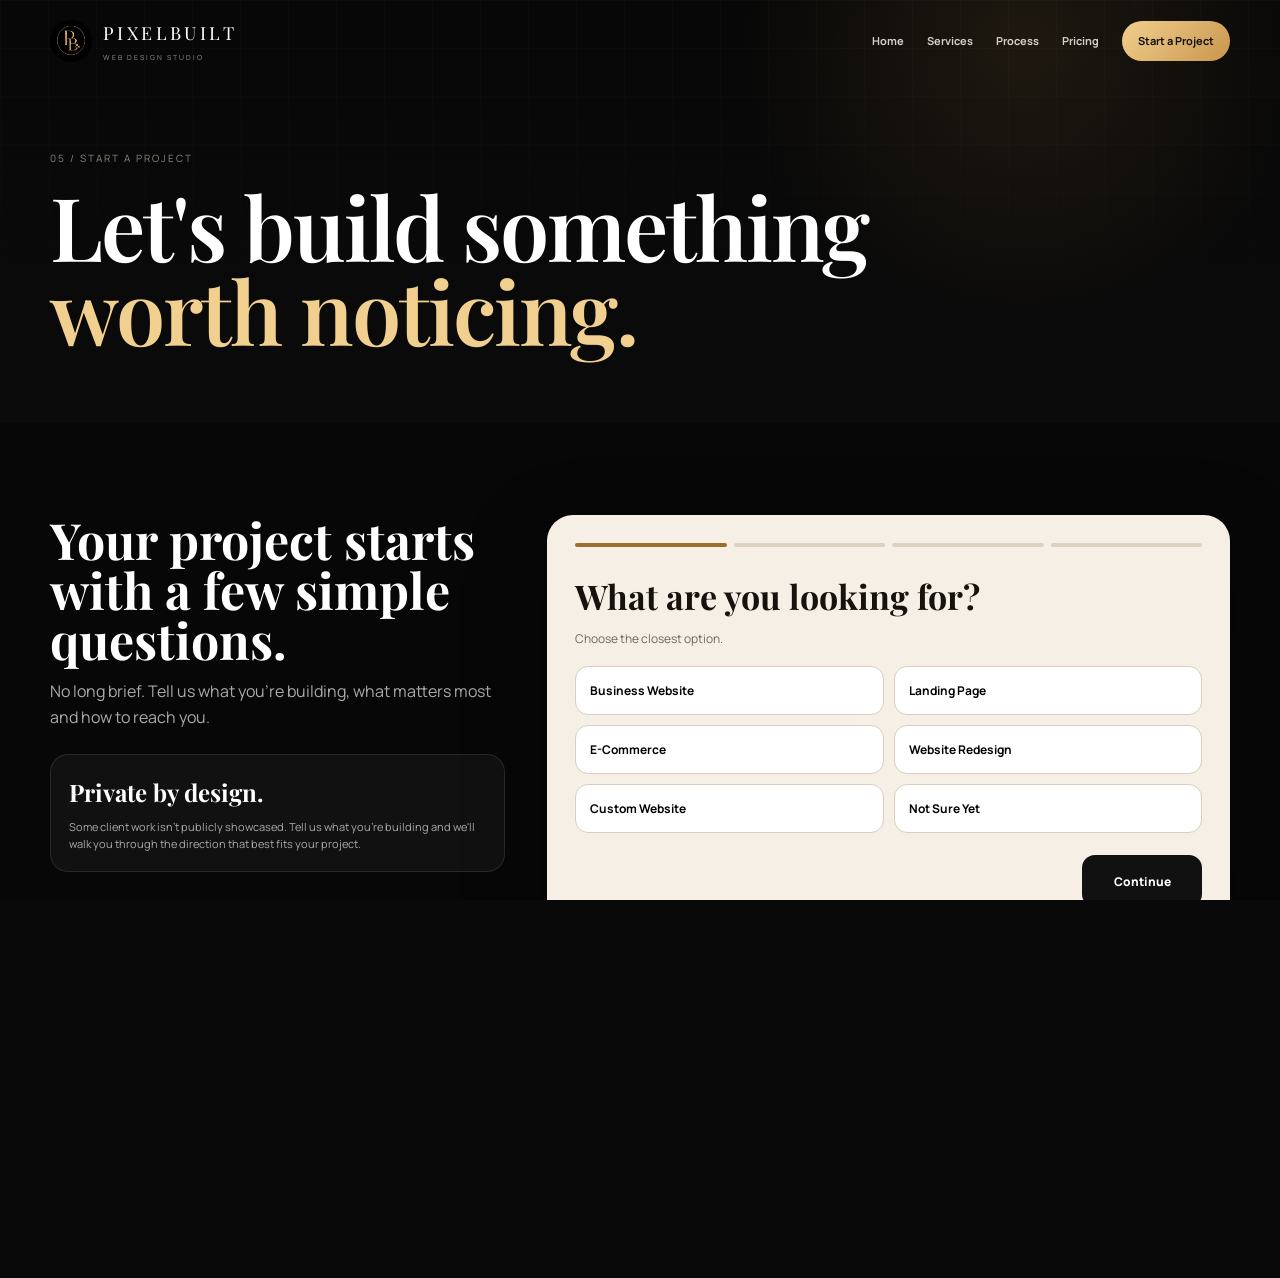
==== contact.html @ 21f56edc "Add files via upload" ====
<!DOCTYPE html>
<html lang="en"><head><meta charset="utf-8"/><meta content="width=device-width,initial-scale=1" name="viewport"/><title>Start a Project | PixelBuilt</title><meta content="Tell PixelBuilt what you are building and receive a recommended website direction." name="description"/><meta content="#070707" name="theme-color"/><link href="styles.css" rel="stylesheet"/></head><body><div aria-hidden="true" class="scroll-progress"></div><div class="page-transition"><div class="transition-mark"><i></i> PIXELBUILT</div></div><div class="cursor-glow"></div><header class="navbar"><div class="wrap nav"><a class="brand" data-transition="" href="index.html"><img alt="PixelBuilt logo" src="[data-uri]"/><div><span class="brand-name">PIXELBUILT</span><span class="brand-sub">Web Design Studio</span></div></a><nav class="nav-links"><a data-transition="" href="index.html">Home</a><a data-transition="" href="services.html">Services</a><a data-transition="" href="process.html">Process</a><a data-transition="" href="pricing.html">Pricing</a><a class="nav-cta" data-transition="" href="contact.html">Start a Project</a></nav><button aria-expanded="false" aria-label="Open menu" class="menu-btn">☰</button></div><nav class="mobile-menu"><a data-transition="" href="index.html">Home</a><a data-transition="" href="services.html">Services</a><a data-transition="" href="process.html">Process</a><a data-transition="" href="pricing.html">Pricing</a><a data-transition="" href="contact.html">Start a Project</a></nav></header><main class="page"><section class="page-hero"><div class="grid-bg"></div><div class="wrap"><div class="page-index">05 / Start a Project</div><h1 class="display">Let's build something<br/><span class="gold">worth noticing.</span></h1></div></section><section class="section"><div class="wrap contact-shell"><div class="contact-side"><h2>Your project starts with a few simple questions.</h2><p>No long brief. Tell us what you're building, what matters most and how to reach you.</p><div class="private-note"><strong>Private by design.</strong><p>Some client work isn't publicly showcased. Tell us what you're building and we'll walk you through the direction that best fits your project.</p></div></div><div class="wizard"><div class="wizard-progress"><i class="active"></i><i></i><i></i><i></i></div><section class="wizard-step active"><h3>What are you looking for?</h3><p>Choose the closest option.</p><div class="choice-grid"><button class="choice" data-value="Business Website">Business Website</button><button class="choice" data-value="Landing Page">Landing Page</button><button class="choice" data-value="E-Commerce">E-Commerce</button><button class="choice" data-value="Redesign">Website Redesign</button><button class="choice" data-value="Custom">Custom Website</button><button class="choice" data-value="Not sure">Not Sure Yet</button></div><div class="wizard-actions"><span></span><button class="btn btn-dark" data-next="">Continue</button></div></section><section class="wizard-step"><h3>What matters most?</h3><p>Choose the main outcome.</p><div class="choice-grid"><button class="choice">Generate enquiries</button><button class="choice">Build credibility</button><button class="choice">Sell online</button><button class="choice">Explain services</button><button class="choice">Improve current website</button><button class="choice">Not sure yet</button></div><div class="wizard-actions"><button class="btn btn-light" data-back="">Back</button><button class="btn btn-dark" data-next="">Continue</button></div></section><section class="wizard-step"><h3>What is your budget range?</h3><p>This helps us recommend the right scope.</p><div class="choice-grid"><button class="choice">$599–$999</button><button class="choice">$1,000–$1,999</button><button class="choice">$2,000–$4,999</button><button class="choice">$5,000+</button></div><div class="wizard-actions"><button class="btn btn-light" data-back="">Back</button><button class="btn btn-dark" data-next="">Continue</button></div></section><section class="wizard-step"><h3>Tell us where to reach you.</h3><p>We'll use these details to discuss your project.</p><div class="field-grid"><div class="field"><label>Name</label><input placeholder="Your name"/></div><div class="field"><label>Email</label><input placeholder="you@company.com" type="email"/></div><div class="field"><label>Business / Brand</label><input placeholder="Business name"/></div><div class="field"><label>Country</label><input placeholder="Country"/></div><div class="field full"><label>Anything we should know?</label><textarea placeholder="Tell us briefly about your business or website idea" rows="4"></textarea></div></div><div class="wizard-actions"><button class="btn btn-light" data-back="">Back</button><button class="btn btn-gold" id="sendProject">Send My Project</button></div></section></div></div></section></main><footer><div class="wrap"><div class="footer-grid"><div><a class="brand" data-transition="" href="index.html"><img alt="PixelBuilt logo" src="[data-uri]"/><div><span class="brand-name">PIXELBUILT</span><span class="brand-sub">Web Design Studio</span></div></a><p class="footer-copy">Custom, conversion-focused websites for businesses worldwide.</p></div><div><h4>Explore</h4><a data-transition="" href="services.html">Services</a><a data-transition="" href="process.html">Process</a><a data-transition="" href="pricing.html">Pricing</a></div><div><h4>Start</h4><a data-transition="" href="contact.html">Start a Project</a><a data-transition="" href="contact.html">Project Enquiry</a></div></div><div class="footer-bottom"><span>© 2026 PixelBuilt Web Design Studio.</span><span>Worldwide Web Design · Websites from USD 599</span></div></div></footer><script src="app.js"></script></body></html>
---- styles.css ----
@import url('https://fonts.googleapis.com/css2?family=DM+Sans:wght@400;500;600;700&family=Manrope:wght@400;500;600;700;800&family=Playfair+Display:wght@500;600;700&display=swap');
:root{--bg:#070707;--bg2:#0c0c0c;--panel:#111;--panel2:#171717;--gold:#c9964d;--gold2:#f1cf8e;--gold3:#8f652e;--cream:#f4eee5;--ink:#15110d;--muted:#a49b93;--line:rgba(255,255,255,.10);--shadow:0 28px 80px rgba(0,0,0,.35)}
*{box-sizing:border-box;margin:0;padding:0}html{scroll-behavior:smooth}body{font-family:Manrope,Arial,sans-serif;background:var(--bg);color:#fff;line-height:1.6;overflow-x:hidden}a{color:inherit;text-decoration:none}button,input,select,textarea{font:inherit}button{cursor:pointer}img{max-width:100%;display:block}.wrap{width:min(1180px,calc(100% - 42px));margin:auto}.page{min-height:100vh;position:relative}.section{padding:92px 0}.eyebrow{font-size:10px;letter-spacing:2px;text-transform:uppercase;color:var(--gold2);font-weight:800;display:flex;align-items:center;gap:10px}.eyebrow:before{content:"";width:28px;height:1px;background:var(--gold)}.display{font-family:"Playfair Display",serif;font-size:clamp(48px,7vw,88px);line-height:.95;letter-spacing:-2px;font-weight:600}.section-title{font-family:"Playfair Display",serif;font-size:clamp(38px,5vw,62px);line-height:1.02;letter-spacing:-1px}.lead{font-size:16px;color:#b7afa8;max-width:720px}.gold{color:var(--gold2)}
.navbar{position:fixed;inset:0 0 auto;z-index:1000;transition:.25s}.navbar.scrolled{background:rgba(7,7,7,.88);backdrop-filter:blur(18px);border-bottom:1px solid var(--line)}.nav{height:82px;display:flex;align-items:center;justify-content:space-between;gap:22px}.brand{display:flex;align-items:center;gap:11px}.brand img{width:42px;height:42px;border-radius:50%;object-fit:cover}.brand-name{font-family:"Playfair Display",serif;font-size:18px;letter-spacing:3.4px}.brand-sub{font-size:7px;letter-spacing:2px;text-transform:uppercase;color:#978e86;display:block;margin-top:4px}.nav-links{display:flex;align-items:center;gap:23px;font-size:11px;font-weight:700}.nav-links a{position:relative;padding:9px 0;color:#d6cec7}.nav-links a:not(.nav-cta):after{content:"";position:absolute;left:0;bottom:3px;width:0;height:1px;background:var(--gold2);transition:.25s}.nav-links a:hover:after,.nav-links a[aria-current="page"]:after{width:100%}.nav-cta{padding:11px 16px!important;border-radius:999px;background:linear-gradient(135deg,var(--gold2),var(--gold));color:#111!important}.menu-btn{display:none;width:44px;height:44px;border-radius:14px;border:1px solid #2d2d2d;background:#111;color:#fff;font-size:18px}.mobile-menu{display:none}
.page-transition{position:fixed;inset:0;z-index:9999;pointer-events:none;background:#090909;transform:translateY(100%);display:grid;place-items:center}.page-transition.show{animation:pagewipe .65s cubic-bezier(.7,0,.2,1) forwards}.transition-mark{display:flex;align-items:center;gap:10px;font-family:"Playfair Display",serif;letter-spacing:4px;color:var(--gold2)}.transition-mark i{width:7px;height:7px;background:var(--gold);box-shadow:12px 0 0 rgba(201,150,77,.65),24px 0 0 rgba(201,150,77,.35)}@keyframes pagewipe{0%{transform:translateY(100%)}45%{transform:translateY(0)}70%{transform:translateY(0)}100%{transform:translateY(-100%)}}
.cursor-glow{position:fixed;width:340px;height:340px;border-radius:50%;pointer-events:none;z-index:0;background:radial-gradient(circle,rgba(201,150,77,.11),rgba(201,150,77,0) 68%);transform:translate(-50%,-50%);mix-blend-mode:screen;opacity:.75}.grid-bg{position:absolute;inset:0;pointer-events:none;background-image:linear-gradient(rgba(255,255,255,.025) 1px,transparent 1px),linear-gradient(90deg,rgba(255,255,255,.025) 1px,transparent 1px);background-size:48px 48px;mask-image:linear-gradient(to bottom,black,transparent 90%)}
.btns{display:flex;gap:12px;flex-wrap:wrap;margin-top:28px}.btn{min-height:52px;padding:13px 21px;border-radius:999px;border:1px solid transparent;display:inline-flex;align-items:center;justify-content:center;gap:9px;font-size:12px;font-weight:800;transition:.22s ease;position:relative;overflow:hidden}.btn:hover{transform:translateY(-2px)}.btn-gold{background:linear-gradient(135deg,var(--gold2),var(--gold));color:#15110d}.btn-outline{border-color:rgba(255,255,255,.22);color:#fff}.btn-dark{background:#111;color:#fff}.magnetic span{display:inline-block;transition:transform .18s ease}
.hero{min-height:100vh;display:flex;align-items:center;padding:130px 0 80px;position:relative;overflow:hidden;background:radial-gradient(circle at 80% 18%,rgba(201,150,77,.14),transparent 28%),linear-gradient(180deg,#070707,#0b0b0b)}.hero-grid{display:grid;grid-template-columns:1.02fr .98fr;gap:62px;align-items:center;position:relative;z-index:2}.hero .lead{margin-top:22px}.status{display:inline-flex;align-items:center;gap:8px;padding:8px 11px;border:1px solid var(--line);border-radius:999px;color:#cfc7c0;background:rgba(255,255,255,.025);font-size:10px;margin-bottom:22px}.status i{width:6px;height:6px;border-radius:50%;background:#78d39c;box-shadow:0 0 0 5px rgba(120,211,156,.08)}.hero-meta{display:flex;gap:18px;flex-wrap:wrap;margin-top:24px;font-size:10px;color:#8f8881;text-transform:uppercase;letter-spacing:1px}.hero-meta strong{color:#fff;font-weight:700}.hero-price{margin-top:24px;color:#d5cdc5;font-size:12px}.hero-price strong{font-size:20px;color:#fff;margin-left:5px}
.ai-stage{position:relative;perspective:1200px}.ai-shell{border:1px solid rgba(241,207,142,.22);background:linear-gradient(180deg,rgba(21,21,21,.95),rgba(10,10,10,.98));border-radius:28px;box-shadow:0 35px 100px rgba(0,0,0,.45);overflow:hidden;transform-style:preserve-3d;transition:transform .25s ease}.ai-top{height:54px;display:flex;align-items:center;justify-content:space-between;padding:0 17px;border-bottom:1px solid var(--line)}.dots{display:flex;gap:6px}.dots i{width:7px;height:7px;border-radius:50%;background:#383838}.ai-top small{font-size:9px;letter-spacing:1.5px;text-transform:uppercase;color:#81786f}.ai-body{padding:20px}.ai-label{font-size:9px;text-transform:uppercase;letter-spacing:1.6px;color:#8c8176;margin-bottom:9px}.ai-field{display:flex;align-items:center;justify-content:space-between;padding:13px 14px;border:1px solid var(--line);border-radius:14px;background:#101010;margin-bottom:10px}.ai-field span{font-size:12px;color:#ddd5cd}.ai-field b{font-size:10px;color:var(--gold2)}.ai-progress{height:7px;border-radius:999px;background:#1f1f1f;overflow:hidden;margin:16px 0}.ai-progress i{display:block;height:100%;width:0;background:linear-gradient(90deg,var(--gold),var(--gold2));animation:progress 3.8s ease-in-out infinite}@keyframes progress{0%{width:0}48%,78%{width:100%}100%{width:0}}.ai-checks{display:grid;grid-template-columns:1fr 1fr;gap:9px}.ai-check{padding:12px;border-radius:13px;border:1px solid var(--line);background:#0e0e0e;font-size:10px;color:#bcb3aa}.ai-check strong{display:block;color:#fff;font-size:11px;margin-bottom:2px}.ai-preview{margin-top:14px;border:1px solid rgba(201,150,77,.18);border-radius:16px;background:#f5efe6;color:#16110c;overflow:hidden;min-height:180px;position:relative}.preview-nav{height:32px;background:#161616;color:#fff;padding:0 12px;display:flex;align-items:center;justify-content:space-between;font-size:7px;letter-spacing:1px}.preview-screen{display:grid;grid-template-columns:1.1fr .9fr;gap:10px;padding:18px}.preview-copy h4{font-family:"Playfair Display",serif;font-size:22px;line-height:1}.preview-copy p{font-size:8px;color:#655c54;margin-top:8px}.preview-button{display:inline-block;margin-top:10px;font-size:7px;padding:7px 9px;background:#111;color:white;border-radius:999px}.preview-art{border-radius:12px;background:radial-gradient(circle at 60% 30%,rgba(201,150,77,.45),transparent 34%),linear-gradient(135deg,#111,#29231d);min-height:110px;position:relative;overflow:hidden}.preview-art:after{content:"";position:absolute;width:90px;height:90px;border:1px solid rgba(241,207,142,.4);border-radius:22px;right:14px;top:18px;transform:rotate(18deg)}
.trust-strip{background:#0d0d0d;border-top:1px solid var(--line);border-bottom:1px solid var(--line)}.trust-grid{display:grid;grid-template-columns:repeat(4,1fr)}.trust-item{text-align:center;padding:19px 14px;border-right:1px solid var(--line)}.trust-item:last-child{border-right:0}.trust-item strong{font-size:13px;display:block}.trust-item span{display:block;margin-top:3px;font-size:9px;text-transform:uppercase;letter-spacing:1px;color:#8c847c}
.intelligence{background:#f5efe6;color:var(--ink)}.intelligence-grid{display:grid;grid-template-columns:.9fr 1.1fr;gap:50px;align-items:center}.goal-tabs{display:grid;gap:10px;margin-top:26px}.goal-tab{width:100%;text-align:left;padding:16px 18px;border-radius:16px;border:1px solid #d8cdbc;background:#fbf8f3;color:#1a1510;font-weight:800;display:flex;justify-content:space-between;align-items:center;transition:.22s}.goal-tab.active{background:#17120d;color:#fff;border-color:#17120d}.goal-tab small{font-weight:500;color:#8b8178}.goal-tab.active small{color:#bfb6ae}.goal-visual{min-height:420px;border-radius:28px;background:#111;color:#fff;border:1px solid #2a2a2a;position:relative;overflow:hidden;padding:24px;box-shadow:0 25px 60px rgba(40,25,10,.15)}.goal-canvas{position:absolute;inset:72px 24px 24px;display:grid;place-items:center}.goal-ui{width:min(430px,100%);border:1px solid #2c2c2c;background:#0c0c0c;border-radius:18px;padding:16px;transition:.3s}.goal-ui h3{font-family:"Playfair Display",serif;font-size:28px}.goal-ui p{font-size:11px;color:#aaa;margin-top:7px}.goal-modules{display:grid;grid-template-columns:1fr 1fr;gap:9px;margin-top:16px}.goal-module{min-height:78px;border:1px solid #272727;border-radius:12px;padding:11px;background:#141414}.goal-module b{display:block;color:var(--gold2);font-size:9px;text-transform:uppercase;letter-spacing:1px}.goal-module span{font-size:10px;color:#ddd}
.page-hero{padding:150px 0 72px;position:relative;overflow:hidden;background:radial-gradient(circle at 80% 10%,rgba(201,150,77,.12),transparent 26%),linear-gradient(180deg,#070707,#0b0b0b)}.page-hero-grid{display:grid;grid-template-columns:1fr .8fr;gap:50px;align-items:end}.page-index{font-size:10px;letter-spacing:2px;color:#8f867e;text-transform:uppercase;margin-bottom:18px}.page-hero .lead{margin-top:18px}.page-card{border:1px solid var(--line);border-radius:24px;background:#111;padding:24px}.page-card strong{font-family:"Playfair Display",serif;font-size:30px}.page-card p{font-size:11px;color:#aaa;margin-top:7px}
.service-layout{display:grid;grid-template-columns:.74fr 1.26fr;gap:24px}.service-menu{display:grid;gap:10px}.service-tab{padding:18px;border-radius:16px;border:1px solid var(--line);background:#101010;color:#ddd;text-align:left;transition:.2s}.service-tab.active{background:linear-gradient(135deg,#1a1611,#111);border-color:rgba(241,207,142,.28);color:#fff}.service-tab b{display:block;font-family:"Playfair Display",serif;font-size:24px}.service-tab span{font-size:10px;color:#918981}.service-panel{min-height:480px;border-radius:26px;border:1px solid var(--line);background:#111;padding:34px;position:relative;overflow:hidden}.service-panel h2{font-family:"Playfair Display",serif;font-size:48px;line-height:1}.service-panel p{max-width:620px;margin-top:14px;color:#aaa;font-size:14px}.flow{display:grid;grid-template-columns:repeat(4,1fr);gap:10px;margin-top:34px}.flow-step{padding:16px;border:1px solid var(--line);border-radius:15px;background:#0d0d0d;min-height:115px}.flow-step small{color:var(--gold2);font-size:9px;letter-spacing:1px}.flow-step strong{display:block;font-size:13px;margin-top:10px}.service-orbit{position:absolute;width:260px;height:260px;border:1px solid rgba(241,207,142,.12);border-radius:50%;right:-90px;bottom:-80px}.service-orbit:before,.service-orbit:after{content:"";position:absolute;inset:30px;border:1px solid rgba(241,207,142,.10);border-radius:50%}.service-orbit:after{inset:65px}
.process-stack{display:grid;gap:14px}.process-card{min-height:72vh;border:1px solid var(--line);border-radius:28px;background:#111;display:grid;grid-template-columns:120px 1fr;gap:28px;align-items:center;padding:42px;position:sticky;top:100px;overflow:hidden}.process-card:nth-child(2){top:120px}.process-card:nth-child(3){top:140px}.process-card:nth-child(4){top:160px}.process-no{font-family:"Playfair Display",serif;font-size:72px;color:var(--gold2)}.process-card h2{font-family:"Playfair Display",serif;font-size:clamp(44px,6vw,72px);line-height:.96}.process-card p{color:#aaa;max-width:600px;margin-top:15px}.process-chip{display:inline-flex;margin-top:20px;padding:8px 11px;border:1px solid rgba(241,207,142,.2);border-radius:999px;color:#d6b476;font-size:10px}.process-orbit{position:absolute;width:380px;height:380px;border:1px solid rgba(241,207,142,.08);border-radius:50%;right:-150px;top:-120px}
.pricing-grid{display:grid;grid-template-columns:.95fr 1.05fr;gap:24px}.package{border-radius:26px;border:1px solid var(--line);background:#111;padding:30px}.package.featured{background:linear-gradient(145deg,#1a1712,#101010);border-color:rgba(241,207,142,.26)}.package .tag{font-size:9px;letter-spacing:1.4px;text-transform:uppercase;color:var(--gold2)}.package h3{font-family:"Playfair Display",serif;font-size:36px;margin-top:10px}.package .price{font-size:54px;font-weight:800;letter-spacing:-2px;margin-top:8px}.package .price span{font-size:12px;font-weight:500;letter-spacing:0;color:#938a82}.package ul{display:grid;gap:10px;margin-top:20px}.package li{list-style:none;font-size:12px;color:#c0b8b0}.package li:before{content:"✓";color:var(--gold2);margin-right:8px;font-weight:800}.scope-builder{margin-top:24px;border-radius:26px;background:#f5efe6;color:#17120d;padding:28px}.scope-grid{display:grid;grid-template-columns:1fr 1fr;gap:26px}.scope-options{display:grid;gap:10px;margin-top:18px}.scope-option{padding:13px 14px;border:1px solid #d8ccbb;border-radius:13px;background:#fbf8f3;display:flex;align-items:center;gap:10px;cursor:pointer}.scope-option input{accent-color:#9c6d2c}.recommend{padding:24px;border-radius:20px;background:#17120d;color:#fff;min-height:100%;display:flex;flex-direction:column;justify-content:center}.recommend small{color:#cba56f;text-transform:uppercase;letter-spacing:1px}.recommend h3{font-family:"Playfair Display",serif;font-size:42px;margin-top:7px}.recommend p{font-size:12px;color:#aaa;margin-top:8px}.recommend .btn{margin-top:20px;align-self:flex-start}
.contact-shell{display:grid;grid-template-columns:.8fr 1.2fr;gap:42px;align-items:start}.contact-side h2{font-family:"Playfair Display",serif;font-size:50px;line-height:1}.contact-side p{color:#aaa;margin-top:14px}.private-note{margin-top:24px;padding:18px;border:1px solid var(--line);border-radius:18px;background:#111}.private-note strong{font-family:"Playfair Display",serif;font-size:24px}.private-note p{font-size:11px;margin-top:6px}.wizard{border-radius:26px;background:#f5efe6;color:#17120d;padding:28px;box-shadow:var(--shadow)}.wizard-progress{display:flex;gap:7px;margin-bottom:22px}.wizard-progress i{height:4px;flex:1;border-radius:99px;background:#ddd1c1}.wizard-progress i.active{background:#9d6d2d}.wizard-step{display:none}.wizard-step.active{display:block;animation:fade .28s ease}@keyframes fade{from{opacity:0;transform:translateY(6px)}to{opacity:1;transform:none}}.wizard h3{font-family:"Playfair Display",serif;font-size:34px}.wizard p{font-size:12px;color:#6f665d;margin-top:5px}.choice-grid{display:grid;grid-template-columns:1fr 1fr;gap:10px;margin-top:18px}.choice{padding:14px;border:1px solid #d9cebf;background:#fff;border-radius:13px;text-align:left;font-size:12px;font-weight:700}.choice.active{border-color:#9d6d2d;box-shadow:0 0 0 3px rgba(157,109,45,.08)}.field-grid{display:grid;grid-template-columns:1fr 1fr;gap:12px;margin-top:18px}.field.full{grid-column:1/-1}.field label{display:block;font-size:9px;text-transform:uppercase;letter-spacing:1px;font-weight:800;color:#6f665d;margin-bottom:5px}.field input,.field textarea,.field select{width:100%;padding:13px;border:1px solid #d8ccbb;border-radius:11px;background:#fff;outline:none}.field input:focus,.field textarea:focus,.field select:focus{border-color:#9d6d2d;box-shadow:0 0 0 3px rgba(157,109,45,.08)}.wizard-actions{display:flex;justify-content:space-between;gap:10px;margin-top:22px}.wizard-actions .btn{border-radius:13px;min-width:120px}.btn-light{background:#fff;border:1px solid #d8ccbb;color:#17120d}
.cta{padding:90px 0;text-align:center;background:radial-gradient(circle at 50% 10%,rgba(201,150,77,.13),transparent 26%),#090909}.cta h2{font-family:"Playfair Display",serif;font-size:clamp(44px,6vw,76px);line-height:.98}.cta p{max-width:650px;margin:16px auto 0;color:#aaa}.cta .btns{justify-content:center}
footer{padding:44px 0 24px;background:#050505;border-top:1px solid var(--line);color:#8f8780}.footer-grid{display:grid;grid-template-columns:1.4fr .6fr .6fr;gap:32px}.footer-grid h4{font-size:9px;letter-spacing:1.2px;text-transform:uppercase;color:#fff}.footer-grid a{display:block;margin-top:9px;font-size:11px}.footer-copy{max-width:340px;font-size:11px;margin-top:12px}.footer-bottom{border-top:1px solid rgba(255,255,255,.07);margin-top:26px;padding-top:16px;display:flex;justify-content:space-between;gap:16px;font-size:9px}.reveal{opacity:0;transform:translateY(16px);transition:.55s ease}.reveal.show{opacity:1;transform:none}
@media(max-width:980px){.cursor-glow{display:none}.nav-links{display:none}.menu-btn{display:grid;place-items:center}.mobile-menu{position:fixed;inset:74px 14px auto;z-index:1200;background:#0d0d0d;border:1px solid #292929;border-radius:20px;padding:14px;box-shadow:var(--shadow)}.mobile-menu.open{display:block}.mobile-menu a{display:block;padding:13px 10px;border-bottom:1px solid #1f1f1f;font-size:13px}.mobile-menu a:last-child{border-bottom:0;background:linear-gradient(135deg,var(--gold2),var(--gold));color:#111;border-radius:13px;margin-top:8px;font-weight:800}.hero-grid,.intelligence-grid,.page-hero-grid,.service-layout,.pricing-grid,.contact-shell{grid-template-columns:1fr}.hero{min-height:auto}.ai-stage{max-width:720px}.trust-grid{grid-template-columns:1fr 1fr}.trust-item:nth-child(2){border-right:0}.trust-item:nth-child(-n+2){border-bottom:1px solid var(--line)}.flow{grid-template-columns:1fr 1fr}.process-card{min-height:auto;position:relative!important;top:auto!important;grid-template-columns:80px 1fr}.scope-grid{grid-template-columns:1fr}.footer-grid{grid-template-columns:1.2fr .8fr}.footer-grid>div:last-child{grid-column:2}.ai-shell{transform:none!important}}
@media(max-width:620px){.wrap{width:min(100% - 28px,1180px)}.section{padding:68px 0}.nav{height:74px}.brand img{width:36px;height:36px}.brand-name{font-size:15px}.brand-sub{font-size:6px}.hero{padding:108px 0 58px}.display{font-size:clamp(48px,15vw,64px)}.lead{font-size:14px}.btns{display:grid;grid-template-columns:1fr}.btn{width:100%}.hero-meta{display:grid;grid-template-columns:1fr 1fr;gap:8px}.ai-body{padding:14px}.ai-checks{grid-template-columns:1fr}.preview-screen{grid-template-columns:1fr}.preview-art{min-height:88px}.trust-grid{grid-template-columns:1fr 1fr}.goal-visual{min-height:350px;padding:18px}.goal-canvas{inset:62px 16px 16px}.goal-modules{grid-template-columns:1fr}.page-hero{padding:116px 0 58px}.page-card{padding:19px}.service-panel{padding:22px;min-height:420px}.service-panel h2{font-size:40px}.flow{grid-template-columns:1fr 1fr}.flow-step{min-height:96px}.process-card{grid-template-columns:1fr;padding:28px;gap:8px}.process-no{font-size:48px}.process-card h2{font-size:44px}.package{padding:24px}.package .price{font-size:46px}.scope-builder{padding:20px}.contact-shell{gap:26px}.wizard{padding:20px}.choice-grid,.field-grid{grid-template-columns:1fr}.field.full{grid-column:auto}.wizard-actions{display:grid;grid-template-columns:1fr 1fr}.footer-grid{grid-template-columns:1fr}.footer-grid>div:last-child{grid-column:auto}.footer-bottom{flex-direction:column}.section-title{font-size:42px}}
@media(prefers-reduced-motion:reduce){*{animation:none!important;transition:none!important;scroll-behavior:auto!important}.reveal{opacity:1;transform:none}}
/* ===== PixelBuilt V2 motion / conversion enhancements ===== */
.scroll-progress{position:fixed;top:0;left:0;height:2px;width:0;z-index:2500;background:linear-gradient(90deg,var(--gold2),var(--gold));box-shadow:0 0 18px rgba(218,180,92,.35);pointer-events:none}
.motion-word{display:inline-grid;vertical-align:baseline;min-width:4.9em;color:var(--gold);position:relative}.motion-word span{grid-area:1/1;opacity:0;transform:translateY(.42em);transition:opacity .45s ease,transform .55s cubic-bezier(.2,.8,.2,1)}.motion-word span.active{opacity:1;transform:none}
.hero-proofline{display:flex;align-items:center;gap:10px;margin:16px 0 0;color:#bdb8ad;font-size:11px}.hero-proofline i{width:7px;height:7px;border-radius:50%;background:var(--gold);box-shadow:0 0 0 0 rgba(218,180,92,.4);animation:signalPulse 2s infinite}.hero-proofline strong{color:#fff;font-weight:650}@keyframes signalPulse{60%{box-shadow:0 0 0 8px rgba(218,180,92,0)}100%{box-shadow:0 0 0 0 rgba(218,180,92,0)}}
.engine-state{display:flex;align-items:center;justify-content:space-between;gap:14px;padding:10px 14px;border-bottom:1px solid rgba(255,255,255,.07);font-size:9px;letter-spacing:1.2px;text-transform:uppercase;color:#8f8a80}.engine-state strong{color:var(--gold);font-size:9px}.engine-meter{height:2px;background:#1e1e1e;overflow:hidden}.engine-meter i{display:block;height:100%;width:25%;background:linear-gradient(90deg,var(--gold2),var(--gold));transition:width .65s cubic-bezier(.2,.8,.2,1)}
.ai-shell.engine-pulse{animation:enginePulse .55s ease}@keyframes enginePulse{50%{border-color:rgba(218,180,92,.55);box-shadow:0 24px 80px rgba(0,0,0,.5),0 0 0 1px rgba(218,180,92,.08)}}
.signal-section{padding:44px 0 92px}.signal-shell{border-top:1px solid var(--line);border-bottom:1px solid var(--line);padding:42px 0;display:grid;grid-template-columns:.9fr 1.1fr;gap:70px;align-items:center}.signal-kicker{font-size:9px;letter-spacing:2px;text-transform:uppercase;color:var(--gold);margin-bottom:12px}.signal-title{font-size:clamp(38px,5vw,72px);line-height:.94;letter-spacing:-3px;margin:0}.signal-title em{font-style:normal;color:#777;transition:color .35s}.signal-copy{font-size:15px;line-height:1.8;color:#a7a39b;max-width:560px}.signal-switcher{display:flex;flex-wrap:wrap;gap:8px;margin-top:22px}.signal-btn{border:1px solid #2b2b2b;background:#0d0d0d;color:#aaa;padding:11px 14px;border-radius:999px;font:inherit;font-size:10px;cursor:pointer;transition:.25s}.signal-btn.active,.signal-btn:hover{border-color:rgba(218,180,92,.55);color:#fff;background:rgba(218,180,92,.08)}
.pixel-trail{position:fixed;width:5px;height:5px;background:var(--gold);z-index:2499;pointer-events:none;opacity:.75;transform:translate(-50%,-50%) rotate(45deg);animation:pixelFade .7s forwards}@keyframes pixelFade{to{opacity:0;transform:translate(-50%,-50%) rotate(90deg) scale(.2)}}
.tap-flash{position:absolute;border:1px solid rgba(218,180,92,.45);border-radius:50%;width:12px;height:12px;pointer-events:none;animation:tapFlash .55s ease-out forwards}@keyframes tapFlash{to{opacity:0;transform:scale(5)}}
.nav-links a:not(.nav-cta){position:relative}.nav-links a:not(.nav-cta)::after{content:"";position:absolute;left:10px;right:10px;bottom:3px;height:1px;background:var(--gold);transform:scaleX(0);transform-origin:right;transition:transform .28s ease}.nav-links a:hover::after,.nav-links a[aria-current="page"]::after{transform:scaleX(1);transform-origin:left}
.reveal-word{display:inline-block;overflow:hidden;vertical-align:bottom}.reveal-word>span{display:inline-block;transform:translateY(110%);transition:transform .7s cubic-bezier(.16,1,.3,1)}.show .reveal-word>span{transform:none}
@media(max-width:980px){.signal-shell{grid-template-columns:1fr;gap:24px}.pixel-trail{display:none}.signal-title{letter-spacing:-2px}.engine-state{padding:9px 12px}}
@media(max-width:620px){.signal-section{padding:20px 0 64px}.signal-shell{padding:34px 0}.signal-title{font-size:44px}.signal-copy{font-size:13px}.signal-switcher{display:grid;grid-template-columns:1fr 1fr}.signal-btn{min-height:44px}.hero-proofline{font-size:10px;line-height:1.5}.motion-word{min-width:4.6em}}
@media(prefers-reduced-motion:reduce){.hero-proofline i,.pixel-trail{animation:none!important}.motion-word span{transition:none}.engine-meter i{transition:none}}
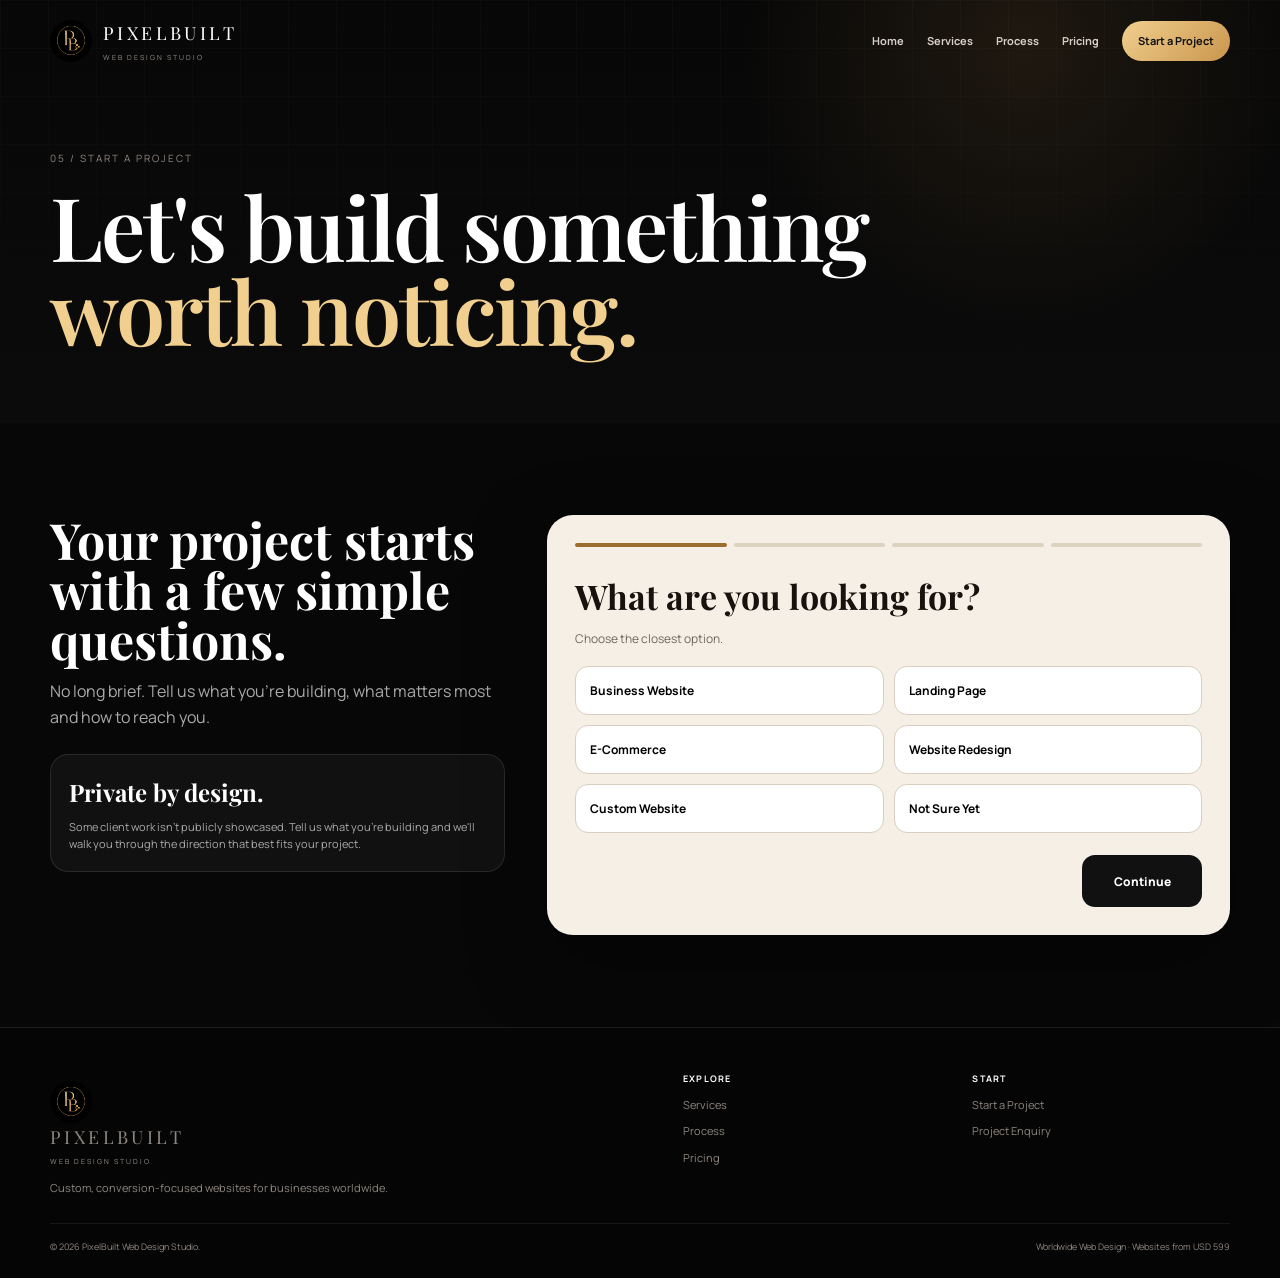
==== commit 32f7776c: "Add files via upload" ====
--- a/contact.html
+++ b/contact.html
@@ -1,2 +1,3 @@
 <!DOCTYPE html>
-<html lang="en"><head><meta charset="utf-8"/><meta content="width=device-width,initial-scale=1" name="viewport"/><title>Start a Project | PixelBuilt</title><meta content="Tell PixelBuilt what you are building and receive a recommended website direction." name="description"/><meta content="#070707" name="theme-color"/><link href="styles.css" rel="stylesheet"/></head><body><div aria-hidden="true" class="scroll-progress"></div><div class="page-transition"><div class="transition-mark"><i></i> PIXELBUILT</div></div><div class="cursor-glow"></div><header class="navbar"><div class="wrap nav"><a class="brand" data-transition="" href="index.html"><img alt="PixelBuilt logo" src="[data-uri]"/><div><span class="brand-name">PIXELBUILT</span><span class="brand-sub">Web Design Studio</span></div></a><nav class="nav-links"><a data-transition="" href="index.html">Home</a><a data-transition="" href="services.html">Services</a><a data-transition="" href="process.html">Process</a><a data-transition="" href="pricing.html">Pricing</a><a class="nav-cta" data-transition="" href="contact.html">Start a Project</a></nav><button aria-expanded="false" aria-label="Open menu" class="menu-btn">☰</button></div><nav class="mobile-menu"><a data-transition="" href="index.html">Home</a><a data-transition="" href="services.html">Services</a><a data-transition="" href="process.html">Process</a><a data-transition="" href="pricing.html">Pricing</a><a data-transition="" href="contact.html">Start a Project</a></nav></header><main class="page"><section class="page-hero"><div class="grid-bg"></div><div class="wrap"><div class="page-index">05 / Start a Project</div><h1 class="display">Let's build something<br/><span class="gold">worth noticing.</span></h1></div></section><section class="section"><div class="wrap contact-shell"><div class="contact-side"><h2>Your project starts with a few simple questions.</h2><p>No long brief. Tell us what you're building, what matters most and how to reach you.</p><div class="private-note"><strong>Private by design.</strong><p>Some client work isn't publicly showcased. Tell us what you're building and we'll walk you through the direction that best fits your project.</p></div></div><div class="wizard"><div class="wizard-progress"><i class="active"></i><i></i><i></i><i></i></div><section class="wizard-step active"><h3>What are you looking for?</h3><p>Choose the closest option.</p><div class="choice-grid"><button class="choice" data-value="Business Website">Business Website</button><button class="choice" data-value="Landing Page">Landing Page</button><button class="choice" data-value="E-Commerce">E-Commerce</button><button class="choice" data-value="Redesign">Website Redesign</button><button class="choice" data-value="Custom">Custom Website</button><button class="choice" data-value="Not sure">Not Sure Yet</button></div><div class="wizard-actions"><span></span><button class="btn btn-dark" data-next="">Continue</button></div></section><section class="wizard-step"><h3>What matters most?</h3><p>Choose the main outcome.</p><div class="choice-grid"><button class="choice">Generate enquiries</button><button class="choice">Build credibility</button><button class="choice">Sell online</button><button class="choice">Explain services</button><button class="choice">Improve current website</button><button class="choice">Not sure yet</button></div><div class="wizard-actions"><button class="btn btn-light" data-back="">Back</button><button class="btn btn-dark" data-next="">Continue</button></div></section><section class="wizard-step"><h3>What is your budget range?</h3><p>This helps us recommend the right scope.</p><div class="choice-grid"><button class="choice">$599–$999</button><button class="choice">$1,000–$1,999</button><button class="choice">$2,000–$4,999</button><button class="choice">$5,000+</button></div><div class="wizard-actions"><button class="btn btn-light" data-back="">Back</button><button class="btn btn-dark" data-next="">Continue</button></div></section><section class="wizard-step"><h3>Tell us where to reach you.</h3><p>We'll use these details to discuss your project.</p><div class="field-grid"><div class="field"><label>Name</label><input placeholder="Your name"/></div><div class="field"><label>Email</label><input placeholder="you@company.com" type="email"/></div><div class="field"><label>Business / Brand</label><input placeholder="Business name"/></div><div class="field"><label>Country</label><input placeholder="Country"/></div><div class="field full"><label>Anything we should know?</label><textarea placeholder="Tell us briefly about your business or website idea" rows="4"></textarea></div></div><div class="wizard-actions"><button class="btn btn-light" data-back="">Back</button><button class="btn btn-gold" id="sendProject">Send My Project</button></div></section></div></div></section></main><footer><div class="wrap"><div class="footer-grid"><div><a class="brand" data-transition="" href="index.html"><img alt="PixelBuilt logo" src="[data-uri]"/><div><span class="brand-name">PIXELBUILT</span><span class="brand-sub">Web Design Studio</span></div></a><p class="footer-copy">Custom, conversion-focused websites for businesses worldwide.</p></div><div><h4>Explore</h4><a data-transition="" href="services.html">Services</a><a data-transition="" href="process.html">Process</a><a data-transition="" href="pricing.html">Pricing</a></div><div><h4>Start</h4><a data-transition="" href="contact.html">Start a Project</a><a data-transition="" href="contact.html">Project Enquiry</a></div></div><div class="footer-bottom"><span>© 2026 PixelBuilt Web Design Studio.</span><span>Worldwide Web Design · Websites from USD 599</span></div></div></footer><script src="app.js"></script></body></html>+
+<html lang="en"><head><meta charset="utf-8"/><meta content="width=device-width,initial-scale=1" name="viewport"/><title>Start a Project | PixelBuilt</title><meta content="Tell PixelBuilt what you are building and receive a recommended website direction." name="description"/><meta content="#070707" name="theme-color"/><link href="styles.css" rel="stylesheet"/></head><body class="soft-entry"><div aria-hidden="true" class="scroll-progress"></div><div class="cursor-glow"></div><header class="navbar"><div class="wrap nav"><a class="brand" href="index.html"><img alt="PixelBuilt logo" src="[data-uri]"/><div><span class="brand-name">PIXELBUILT</span><span class="brand-sub">Web Design Studio</span></div></a><nav class="nav-links"><a href="index.html">Home</a><a href="services.html">Services</a><a href="process.html">Process</a><a href="pricing.html">Pricing</a><a class="nav-cta" href="contact.html">Start a Project</a></nav><button aria-expanded="false" aria-label="Open menu" class="menu-btn">☰</button></div><nav class="mobile-menu"><a href="index.html">Home</a><a href="services.html">Services</a><a href="process.html">Process</a><a href="pricing.html">Pricing</a><a href="contact.html">Start a Project</a></nav></header><main class="page"><section class="page-hero"><div class="grid-bg"></div><div class="wrap"><div class="page-index">05 / Start a Project</div><h1 class="display">Let's build something<br/><span class="gold">worth noticing.</span></h1></div></section><section class="section"><div class="wrap contact-shell"><div class="contact-side"><h2>Your project starts with a few simple questions.</h2><p>No long brief. Tell us what you're building, what matters most and how to reach you.</p><div class="private-note"><strong>Private by design.</strong><p>Some client work isn't publicly showcased. Tell us what you're building and we'll walk you through the direction that best fits your project.</p></div></div><div class="wizard"><div class="wizard-progress"><i class="active"></i><i></i><i></i><i></i></div><section class="wizard-step active"><h3>What are you looking for?</h3><p>Choose the closest option.</p><div class="choice-grid"><button class="choice" data-value="Business Website">Business Website</button><button class="choice" data-value="Landing Page">Landing Page</button><button class="choice" data-value="E-Commerce">E-Commerce</button><button class="choice" data-value="Redesign">Website Redesign</button><button class="choice" data-value="Custom">Custom Website</button><button class="choice" data-value="Not sure">Not Sure Yet</button></div><div class="wizard-actions"><span></span><button class="btn btn-dark" data-next="">Continue</button></div></section><section class="wizard-step"><h3>What matters most?</h3><p>Choose the main outcome.</p><div class="choice-grid"><button class="choice">Generate enquiries</button><button class="choice">Build credibility</button><button class="choice">Sell online</button><button class="choice">Explain services</button><button class="choice">Improve current website</button><button class="choice">Not sure yet</button></div><div class="wizard-actions"><button class="btn btn-light" data-back="">Back</button><button class="btn btn-dark" data-next="">Continue</button></div></section><section class="wizard-step"><h3>What is your budget range?</h3><p>This helps us recommend the right scope.</p><div class="choice-grid"><button class="choice">$599–$999</button><button class="choice">$1,000–$1,999</button><button class="choice">$2,000–$4,999</button><button class="choice">$5,000+</button></div><div class="wizard-actions"><button class="btn btn-light" data-back="">Back</button><button class="btn btn-dark" data-next="">Continue</button></div></section><section class="wizard-step"><h3>Tell us where to reach you.</h3><p>We'll use these details to discuss your project.</p><div class="field-grid"><div class="field"><label>Name</label><input placeholder="Your name"/></div><div class="field"><label>Email</label><input placeholder="you@company.com" type="email"/></div><div class="field"><label>Business / Brand</label><input placeholder="Business name"/></div><div class="field"><label>Country</label><input placeholder="Country"/></div><div class="field full"><label>Anything we should know?</label><textarea placeholder="Tell us briefly about your business or website idea" rows="4"></textarea></div></div><div class="wizard-actions"><button class="btn btn-light" data-back="">Back</button><button class="btn btn-gold" id="sendProject">Send My Project</button></div></section></div></div></section></main><footer><div class="wrap"><div class="footer-grid"><div><a class="brand" href="index.html"><img alt="PixelBuilt logo" src="[data-uri]"/><div><span class="brand-name">PIXELBUILT</span><span class="brand-sub">Web Design Studio</span></div></a><p class="footer-copy">Custom, conversion-focused websites for businesses worldwide.</p></div><div><h4>Explore</h4><a href="services.html">Services</a><a href="process.html">Process</a><a href="pricing.html">Pricing</a></div><div><h4>Start</h4><a href="contact.html">Start a Project</a><a href="contact.html">Project Enquiry</a></div></div><div class="footer-bottom"><span>© 2026 PixelBuilt Web Design Studio.</span><span>Worldwide Web Design · Websites from USD 599</span></div></div></footer><script src="app.js"></script></body></html>
--- a/styles.css
+++ b/styles.css
@@ -33,3 +33,14 @@
 @media(max-width:980px){.signal-shell{grid-template-columns:1fr;gap:24px}.pixel-trail{display:none}.signal-title{letter-spacing:-2px}.engine-state{padding:9px 12px}}
 @media(max-width:620px){.signal-section{padding:20px 0 64px}.signal-shell{padding:34px 0}.signal-title{font-size:44px}.signal-copy{font-size:13px}.signal-switcher{display:grid;grid-template-columns:1fr 1fr}.signal-btn{min-height:44px}.hero-proofline{font-size:10px;line-height:1.5}.motion-word{min-width:4.6em}}
 @media(prefers-reduced-motion:reduce){.hero-proofline i,.pixel-trail{animation:none!important}.motion-word span{transition:none}.engine-meter i{transition:none}}
+
+/* V3 — calmer US-market layout: less content, more purposeful interaction */
+.soft-entry main,.soft-entry footer{animation:softPageIn .42s ease both}@keyframes softPageIn{from{opacity:.01;transform:translateY(5px)}to{opacity:1;transform:none}}
+.page-transition{display:none!important}
+.home-loader{position:fixed;inset:0;z-index:12000;background:#070707;display:grid;place-items:center;transition:opacity .48s ease,visibility .48s ease}.home-loader.hide{opacity:0;visibility:hidden;pointer-events:none}.home-loader-inner{width:min(260px,70vw);text-align:center}.home-loader-brand{font-family:"Playfair Display",serif;font-size:22px;letter-spacing:5px;color:#f1cf8e}.home-loader-line{height:1px;background:#232323;margin-top:18px;overflow:hidden}.home-loader-line i{display:block;width:40%;height:100%;background:linear-gradient(90deg,transparent,var(--gold2),var(--gold));animation:homeLoad 1.05s ease-in-out both}@keyframes homeLoad{from{transform:translateX(-120%)}to{transform:translateX(260%)}}
+.hero{min-height:auto;padding:148px 0 92px}.hero-grid{gap:74px}.hero .display{font-size:clamp(52px,6.6vw,84px);max-width:760px}.hero .lead{max-width:630px;font-size:17px;line-height:1.75}.hero-meta{margin-top:28px;gap:24px}.hero-meta div{display:flex;flex-direction:column;gap:2px;color:#78716b;font-size:9px}.hero-meta strong{font-size:11px}.ai-stage{opacity:.98}.ai-shell{box-shadow:0 30px 90px rgba(0,0,0,.42)}
+.direction-section{padding:108px 0}.direction-shell{display:grid;grid-template-columns:.9fr 1.1fr;gap:80px;align-items:center}.direction-copy .lead{margin-top:18px}.direction-options{display:grid;gap:7px;margin-top:30px}.direction-option{width:100%;min-height:58px;border:1px solid #252525;background:#0d0d0d;color:#aaa;text-align:left;padding:14px 18px;border-radius:14px;display:flex;align-items:center;gap:16px;font-size:13px;transition:.28s ease}.direction-option span{font-size:9px;color:#6f675f;letter-spacing:1px}.direction-option:hover,.direction-option.active{background:#141414;border-color:rgba(201,150,77,.48);color:#fff;transform:translateX(5px)}.direction-option.active span{color:var(--gold2)}.direction-preview{min-width:0}.preview-browser{border:1px solid #242424;border-radius:24px;overflow:hidden;background:linear-gradient(145deg,#121212,#0b0b0b);box-shadow:0 34px 90px rgba(0,0,0,.32);transition:transform .35s ease,border-color .35s ease}.preview-browser:hover{transform:translateY(-4px);border-color:rgba(201,150,77,.32)}.browser-top{height:48px;display:flex;align-items:center;gap:7px;padding:0 16px;border-bottom:1px solid #222;color:#635d57;font-size:9px;letter-spacing:1px}.browser-top i{width:6px;height:6px;border-radius:50%;background:#393939}.browser-top span{margin-left:6px}.preview-content{padding:48px}.preview-kicker{font-size:9px;text-transform:uppercase;letter-spacing:2px;color:var(--gold2)}.preview-content h3{font-family:"Playfair Display",serif;font-size:clamp(36px,4vw,54px);line-height:1.02;margin-top:15px}.preview-content p{max-width:520px;color:#9c948d;font-size:13px;line-height:1.8;margin-top:18px}.preview-lines{display:grid;gap:9px;margin-top:32px}.preview-lines i{height:7px;border-radius:99px;background:#1e1e1e}.preview-lines i:nth-child(1){width:82%}.preview-lines i:nth-child(2){width:64%}.preview-lines i:nth-child(3){width:44%}.preview-cta{display:inline-flex;margin-top:30px;padding:12px 16px;border-radius:999px;background:linear-gradient(135deg,var(--gold2),var(--gold));color:#111;font-size:10px;font-weight:800}.text-link{display:inline-flex;align-items:center;gap:8px;margin-top:18px;font-size:11px;color:#b6aea7}.text-link span{color:var(--gold2);transition:transform .2s}.text-link:hover span{transform:translate(3px,-3px)}
+.simple-offer{padding:96px 0;background:#f4eee5;color:#17120d}.simple-offer .eyebrow{color:#855b20}.simple-offer-grid{display:grid;grid-template-columns:1fr .8fr;gap:72px;align-items:end}.simple-offer .section-title{max-width:700px}.offer-side p{font-size:14px;line-height:1.8;color:#655d56;max-width:520px}.offer-actions{display:flex;align-items:center;gap:20px;margin-top:25px}.simple-offer .text-link{color:#554c45;margin-top:0}.cta{padding:104px 0}.cta h2{max-width:850px;margin:auto}.cta p{max-width:600px}
+@media(max-width:980px){.direction-shell,.simple-offer-grid{grid-template-columns:1fr;gap:42px}.preview-browser:hover{transform:none}.direction-option:hover{transform:none}.hero-grid{gap:44px}.hero{padding-top:124px}}
+@media(max-width:620px){.hero{padding:108px 0 62px}.hero .display{font-size:clamp(43px,12.5vw,58px);line-height:1}.hero .lead{font-size:14px;line-height:1.7}.hero-meta{grid-template-columns:repeat(3,1fr);gap:10px}.direction-section{padding:72px 0}.direction-options{margin-top:22px}.direction-option{min-height:54px;padding:12px 14px}.preview-content{padding:28px 22px}.preview-content h3{font-size:38px}.simple-offer{padding:72px 0}.offer-actions{display:grid;align-items:stretch;gap:10px}.offer-actions .text-link{justify-content:center;min-height:44px;align-items:center}.cta{padding:78px 0}.home-loader-inner{width:210px}.home-loader-brand{font-size:18px;letter-spacing:4px}}
+@media(prefers-reduced-motion:reduce){.soft-entry main,.soft-entry footer,.home-loader-line i{animation:none!important}.direction-option,.preview-browser{transition:none!important}}
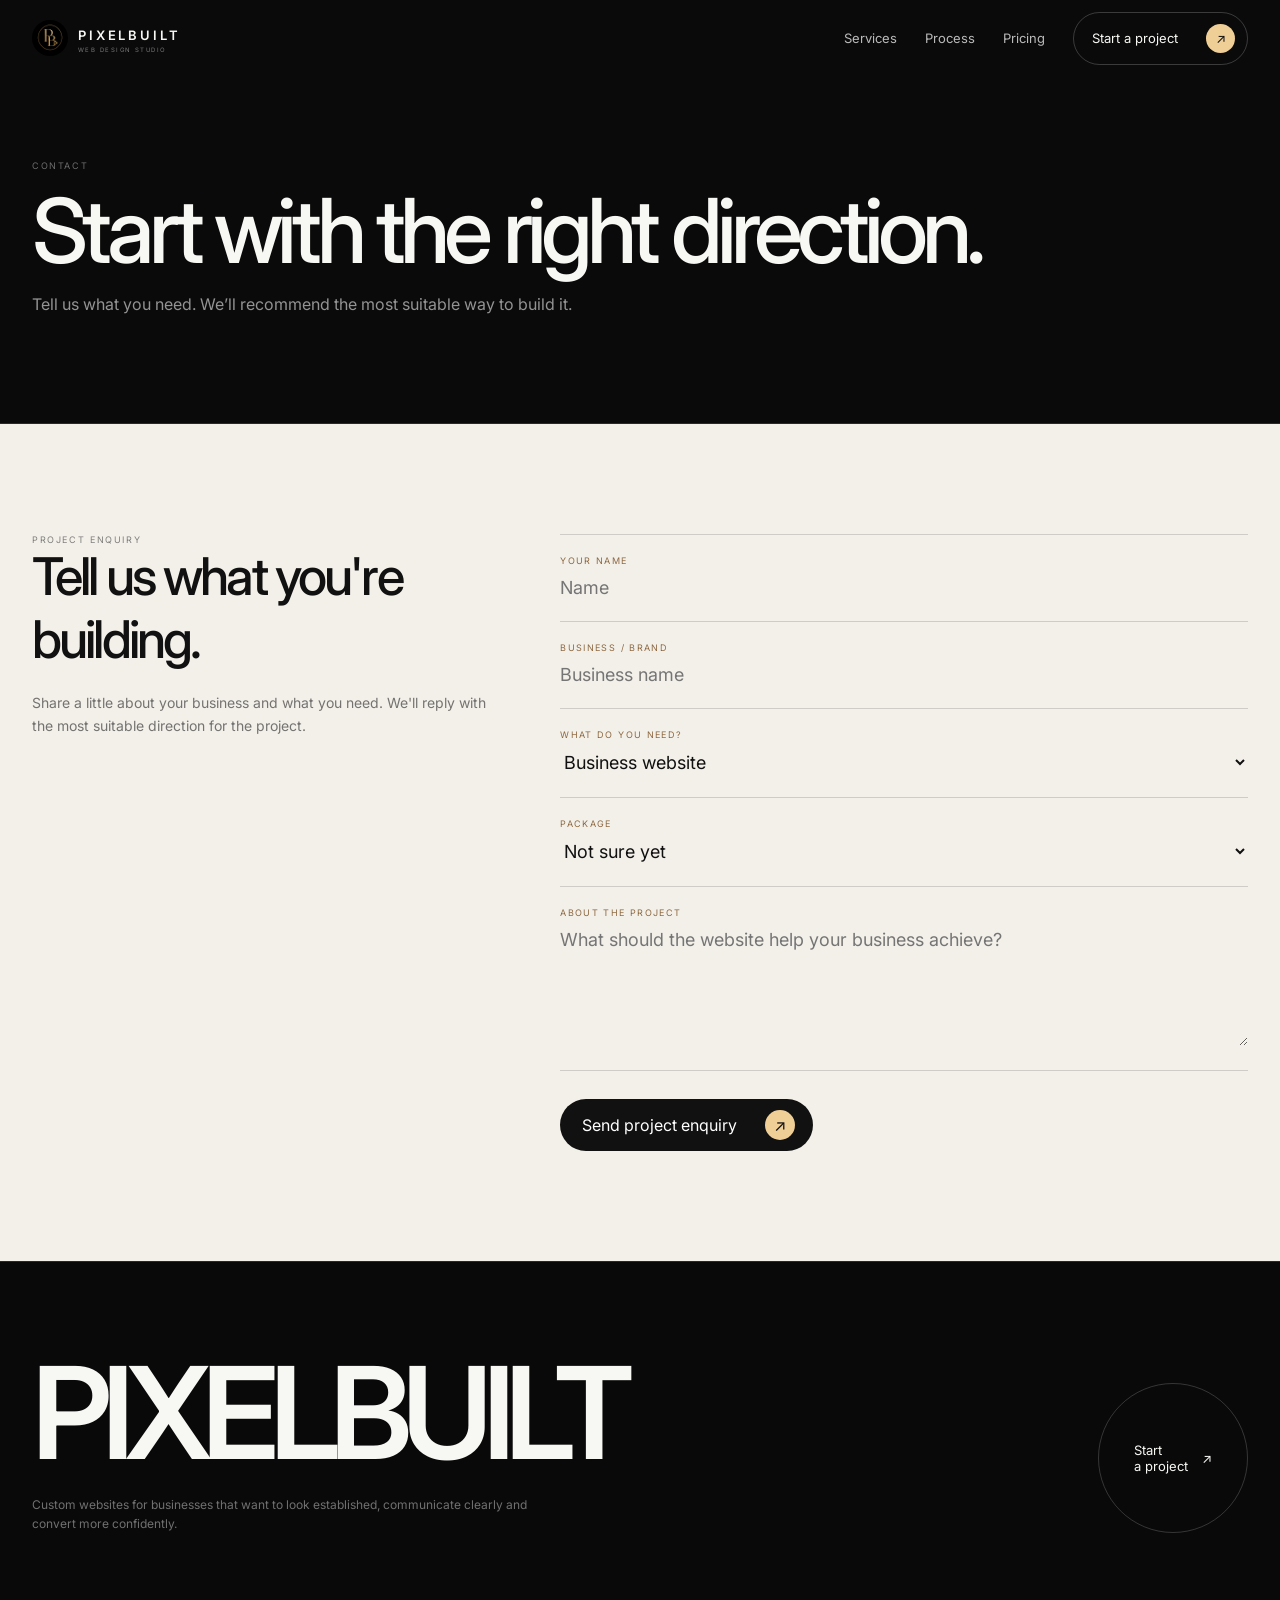
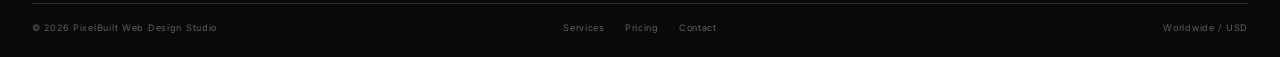
==== commit c9ac046a: "Add files via upload" ====
--- a/contact.html
+++ b/contact.html
@@ -1,3 +1 @@
-<!DOCTYPE html>
-
-<html lang="en"><head><meta charset="utf-8"/><meta content="width=device-width,initial-scale=1" name="viewport"/><title>Start a Project | PixelBuilt</title><meta content="Tell PixelBuilt what you are building and receive a recommended website direction." name="description"/><meta content="#070707" name="theme-color"/><link href="styles.css" rel="stylesheet"/></head><body class="soft-entry"><div aria-hidden="true" class="scroll-progress"></div><div class="cursor-glow"></div><header class="navbar"><div class="wrap nav"><a class="brand" href="index.html"><img alt="PixelBuilt logo" src="[data-uri]"/><div><span class="brand-name">PIXELBUILT</span><span class="brand-sub">Web Design Studio</span></div></a><nav class="nav-links"><a href="index.html">Home</a><a href="services.html">Services</a><a href="process.html">Process</a><a href="pricing.html">Pricing</a><a class="nav-cta" href="contact.html">Start a Project</a></nav><button aria-expanded="false" aria-label="Open menu" class="menu-btn">☰</button></div><nav class="mobile-menu"><a href="index.html">Home</a><a href="services.html">Services</a><a href="process.html">Process</a><a href="pricing.html">Pricing</a><a href="contact.html">Start a Project</a></nav></header><main class="page"><section class="page-hero"><div class="grid-bg"></div><div class="wrap"><div class="page-index">05 / Start a Project</div><h1 class="display">Let's build something<br/><span class="gold">worth noticing.</span></h1></div></section><section class="section"><div class="wrap contact-shell"><div class="contact-side"><h2>Your project starts with a few simple questions.</h2><p>No long brief. Tell us what you're building, what matters most and how to reach you.</p><div class="private-note"><strong>Private by design.</strong><p>Some client work isn't publicly showcased. Tell us what you're building and we'll walk you through the direction that best fits your project.</p></div></div><div class="wizard"><div class="wizard-progress"><i class="active"></i><i></i><i></i><i></i></div><section class="wizard-step active"><h3>What are you looking for?</h3><p>Choose the closest option.</p><div class="choice-grid"><button class="choice" data-value="Business Website">Business Website</button><button class="choice" data-value="Landing Page">Landing Page</button><button class="choice" data-value="E-Commerce">E-Commerce</button><button class="choice" data-value="Redesign">Website Redesign</button><button class="choice" data-value="Custom">Custom Website</button><button class="choice" data-value="Not sure">Not Sure Yet</button></div><div class="wizard-actions"><span></span><button class="btn btn-dark" data-next="">Continue</button></div></section><section class="wizard-step"><h3>What matters most?</h3><p>Choose the main outcome.</p><div class="choice-grid"><button class="choice">Generate enquiries</button><button class="choice">Build credibility</button><button class="choice">Sell online</button><button class="choice">Explain services</button><button class="choice">Improve current website</button><button class="choice">Not sure yet</button></div><div class="wizard-actions"><button class="btn btn-light" data-back="">Back</button><button class="btn btn-dark" data-next="">Continue</button></div></section><section class="wizard-step"><h3>What is your budget range?</h3><p>This helps us recommend the right scope.</p><div class="choice-grid"><button class="choice">$599–$999</button><button class="choice">$1,000–$1,999</button><button class="choice">$2,000–$4,999</button><button class="choice">$5,000+</button></div><div class="wizard-actions"><button class="btn btn-light" data-back="">Back</button><button class="btn btn-dark" data-next="">Continue</button></div></section><section class="wizard-step"><h3>Tell us where to reach you.</h3><p>We'll use these details to discuss your project.</p><div class="field-grid"><div class="field"><label>Name</label><input placeholder="Your name"/></div><div class="field"><label>Email</label><input placeholder="you@company.com" type="email"/></div><div class="field"><label>Business / Brand</label><input placeholder="Business name"/></div><div class="field"><label>Country</label><input placeholder="Country"/></div><div class="field full"><label>Anything we should know?</label><textarea placeholder="Tell us briefly about your business or website idea" rows="4"></textarea></div></div><div class="wizard-actions"><button class="btn btn-light" data-back="">Back</button><button class="btn btn-gold" id="sendProject">Send My Project</button></div></section></div></div></section></main><footer><div class="wrap"><div class="footer-grid"><div><a class="brand" href="index.html"><img alt="PixelBuilt logo" src="[data-uri]"/><div><span class="brand-name">PIXELBUILT</span><span class="brand-sub">Web Design Studio</span></div></a><p class="footer-copy">Custom, conversion-focused websites for businesses worldwide.</p></div><div><h4>Explore</h4><a href="services.html">Services</a><a href="process.html">Process</a><a href="pricing.html">Pricing</a></div><div><h4>Start</h4><a href="contact.html">Start a Project</a><a href="contact.html">Project Enquiry</a></div></div><div class="footer-bottom"><span>© 2026 PixelBuilt Web Design Studio.</span><span>Worldwide Web Design · Websites from USD 599</span></div></div></footer><script src="app.js"></script></body></html>+<!doctype html><html lang="en"><head><meta charset="utf-8"><meta name="viewport" content="width=device-width,initial-scale=1"><title>Contact | PixelBuilt</title><meta name="theme-color" content="#0a0a0a"><link rel="stylesheet" href="styles.css"></head><body><header class="nav-shell" id="navShell"><div class="site-wrap nav-inner"><a class="pb-brand" href="index.html" aria-label="PixelBuilt home"><img src="[data-uri]" alt="PixelBuilt"><span><b>PIXELBUILT</b><small>WEB DESIGN STUDIO</small></span></a><nav class="desktop-nav" aria-label="Primary"><a href="services.html">Services</a><a href="process.html">Process</a><a href="pricing.html">Pricing</a><a class="nav-project magnetic" href="contact.html"><span>Start a project</span><i>↗</i></a></nav><button class="menu-toggle" id="menuToggle" aria-expanded="false" aria-controls="mobileMenu"><span></span><span></span></button></div></header><div class="mobile-menu" id="mobileMenu"><div class="mobile-menu-inner"><p>PIXELBUILT / MENU</p><a href="index.html">Home <span>01</span></a><a href="services.html">Services <span>02</span></a><a href="process.html">Process <span>03</span></a><a href="pricing.html">Pricing <span>04</span></a><a href="contact.html">Start a project <span>05</span></a></div></div><main><section class="page-hero"><div class="site-wrap"><div class="label">CONTACT</div><h1>Start with the right direction.</h1><p>Tell us what you need. We’ll recommend the most suitable way to build it.</p></div></section><section class="content-light"><div class="site-wrap contact-shell"><div class="contact-copy reveal-up"><div class="label">PROJECT ENQUIRY</div><h2>Tell us what you're building.</h2><p>Share a little about your business and what you need. We'll reply with the most suitable direction for the project.</p></div><form class="contact-form reveal-up" id="contactForm"><div class="field"><label>YOUR NAME</label><input id="name" required placeholder="Name"></div><div class="field"><label>BUSINESS / BRAND</label><input id="business" placeholder="Business name"></div><div class="field"><label>WHAT DO YOU NEED?</label><select id="need"><option>Business website</option><option>Landing page</option><option>Website redesign</option><option>E-commerce</option><option>Not sure yet</option></select></div><div class="field"><label>PACKAGE</label><select id="package"><option>Not sure yet</option><option>Essential — $599</option><option>Signature — $1,499</option><option>Custom scope</option></select></div><div class="field"><label>ABOUT THE PROJECT</label><textarea id="message" placeholder="What should the website help your business achieve?"></textarea></div><button class="submit-btn" type="submit">Send project enquiry <i>↗</i></button></form></div></section><script>document.getElementById('contactForm')?.addEventListener('submit',e=>{e.preventDefault();const v=id=>document.getElementById(id).value;const msg=['Hi PixelBuilt, I would like to enquire about a website project.','','Name: '+v('name'),'Business: '+v('business'),'Need: '+v('need'),'Package: '+v('package'),'','Project: '+v('message')].join('\n');location.href='https://wa.me/60168083598?text='+encodeURIComponent(msg)});const q=new URLSearchParams(location.search).get('package');if(q){const s=document.getElementById('package');[...s.options].forEach(o=>{if(o.text.toLowerCase().startsWith(q.toLowerCase()))s.value=o.value})}</script></main><footer class="footer"><div class="site-wrap footer-top"><div><div class="footer-word">PIXELBUILT</div><p>Custom websites for businesses that want to look established, communicate clearly and convert more confidently.</p></div><a class="footer-circle magnetic" href="contact.html" aria-label="Start a project"><span>Start<br>a project</span><i>↗</i></a></div><div class="site-wrap footer-bottom"><span>© 2026 PixelBuilt Web Design Studio</span><div><a href="services.html">Services</a><a href="pricing.html">Pricing</a><a href="contact.html">Contact</a></div><span>Worldwide / USD</span></div></footer><script src="app.js"></script></body></html>
--- a/styles.css
+++ b/styles.css
@@ -1,46 +1,13 @@
-@import url('https://fonts.googleapis.com/css2?family=DM+Sans:wght@400;500;600;700&family=Manrope:wght@400;500;600;700;800&family=Playfair+Display:wght@500;600;700&display=swap');
-:root{--bg:#070707;--bg2:#0c0c0c;--panel:#111;--panel2:#171717;--gold:#c9964d;--gold2:#f1cf8e;--gold3:#8f652e;--cream:#f4eee5;--ink:#15110d;--muted:#a49b93;--line:rgba(255,255,255,.10);--shadow:0 28px 80px rgba(0,0,0,.35)}
-*{box-sizing:border-box;margin:0;padding:0}html{scroll-behavior:smooth}body{font-family:Manrope,Arial,sans-serif;background:var(--bg);color:#fff;line-height:1.6;overflow-x:hidden}a{color:inherit;text-decoration:none}button,input,select,textarea{font:inherit}button{cursor:pointer}img{max-width:100%;display:block}.wrap{width:min(1180px,calc(100% - 42px));margin:auto}.page{min-height:100vh;position:relative}.section{padding:92px 0}.eyebrow{font-size:10px;letter-spacing:2px;text-transform:uppercase;color:var(--gold2);font-weight:800;display:flex;align-items:center;gap:10px}.eyebrow:before{content:"";width:28px;height:1px;background:var(--gold)}.display{font-family:"Playfair Display",serif;font-size:clamp(48px,7vw,88px);line-height:.95;letter-spacing:-2px;font-weight:600}.section-title{font-family:"Playfair Display",serif;font-size:clamp(38px,5vw,62px);line-height:1.02;letter-spacing:-1px}.lead{font-size:16px;color:#b7afa8;max-width:720px}.gold{color:var(--gold2)}
-.navbar{position:fixed;inset:0 0 auto;z-index:1000;transition:.25s}.navbar.scrolled{background:rgba(7,7,7,.88);backdrop-filter:blur(18px);border-bottom:1px solid var(--line)}.nav{height:82px;display:flex;align-items:center;justify-content:space-between;gap:22px}.brand{display:flex;align-items:center;gap:11px}.brand img{width:42px;height:42px;border-radius:50%;object-fit:cover}.brand-name{font-family:"Playfair Display",serif;font-size:18px;letter-spacing:3.4px}.brand-sub{font-size:7px;letter-spacing:2px;text-transform:uppercase;color:#978e86;display:block;margin-top:4px}.nav-links{display:flex;align-items:center;gap:23px;font-size:11px;font-weight:700}.nav-links a{position:relative;padding:9px 0;color:#d6cec7}.nav-links a:not(.nav-cta):after{content:"";position:absolute;left:0;bottom:3px;width:0;height:1px;background:var(--gold2);transition:.25s}.nav-links a:hover:after,.nav-links a[aria-current="page"]:after{width:100%}.nav-cta{padding:11px 16px!important;border-radius:999px;background:linear-gradient(135deg,var(--gold2),var(--gold));color:#111!important}.menu-btn{display:none;width:44px;height:44px;border-radius:14px;border:1px solid #2d2d2d;background:#111;color:#fff;font-size:18px}.mobile-menu{display:none}
-.page-transition{position:fixed;inset:0;z-index:9999;pointer-events:none;background:#090909;transform:translateY(100%);display:grid;place-items:center}.page-transition.show{animation:pagewipe .65s cubic-bezier(.7,0,.2,1) forwards}.transition-mark{display:flex;align-items:center;gap:10px;font-family:"Playfair Display",serif;letter-spacing:4px;color:var(--gold2)}.transition-mark i{width:7px;height:7px;background:var(--gold);box-shadow:12px 0 0 rgba(201,150,77,.65),24px 0 0 rgba(201,150,77,.35)}@keyframes pagewipe{0%{transform:translateY(100%)}45%{transform:translateY(0)}70%{transform:translateY(0)}100%{transform:translateY(-100%)}}
-.cursor-glow{position:fixed;width:340px;height:340px;border-radius:50%;pointer-events:none;z-index:0;background:radial-gradient(circle,rgba(201,150,77,.11),rgba(201,150,77,0) 68%);transform:translate(-50%,-50%);mix-blend-mode:screen;opacity:.75}.grid-bg{position:absolute;inset:0;pointer-events:none;background-image:linear-gradient(rgba(255,255,255,.025) 1px,transparent 1px),linear-gradient(90deg,rgba(255,255,255,.025) 1px,transparent 1px);background-size:48px 48px;mask-image:linear-gradient(to bottom,black,transparent 90%)}
-.btns{display:flex;gap:12px;flex-wrap:wrap;margin-top:28px}.btn{min-height:52px;padding:13px 21px;border-radius:999px;border:1px solid transparent;display:inline-flex;align-items:center;justify-content:center;gap:9px;font-size:12px;font-weight:800;transition:.22s ease;position:relative;overflow:hidden}.btn:hover{transform:translateY(-2px)}.btn-gold{background:linear-gradient(135deg,var(--gold2),var(--gold));color:#15110d}.btn-outline{border-color:rgba(255,255,255,.22);color:#fff}.btn-dark{background:#111;color:#fff}.magnetic span{display:inline-block;transition:transform .18s ease}
-.hero{min-height:100vh;display:flex;align-items:center;padding:130px 0 80px;position:relative;overflow:hidden;background:radial-gradient(circle at 80% 18%,rgba(201,150,77,.14),transparent 28%),linear-gradient(180deg,#070707,#0b0b0b)}.hero-grid{display:grid;grid-template-columns:1.02fr .98fr;gap:62px;align-items:center;position:relative;z-index:2}.hero .lead{margin-top:22px}.status{display:inline-flex;align-items:center;gap:8px;padding:8px 11px;border:1px solid var(--line);border-radius:999px;color:#cfc7c0;background:rgba(255,255,255,.025);font-size:10px;margin-bottom:22px}.status i{width:6px;height:6px;border-radius:50%;background:#78d39c;box-shadow:0 0 0 5px rgba(120,211,156,.08)}.hero-meta{display:flex;gap:18px;flex-wrap:wrap;margin-top:24px;font-size:10px;color:#8f8881;text-transform:uppercase;letter-spacing:1px}.hero-meta strong{color:#fff;font-weight:700}.hero-price{margin-top:24px;color:#d5cdc5;font-size:12px}.hero-price strong{font-size:20px;color:#fff;margin-left:5px}
-.ai-stage{position:relative;perspective:1200px}.ai-shell{border:1px solid rgba(241,207,142,.22);background:linear-gradient(180deg,rgba(21,21,21,.95),rgba(10,10,10,.98));border-radius:28px;box-shadow:0 35px 100px rgba(0,0,0,.45);overflow:hidden;transform-style:preserve-3d;transition:transform .25s ease}.ai-top{height:54px;display:flex;align-items:center;justify-content:space-between;padding:0 17px;border-bottom:1px solid var(--line)}.dots{display:flex;gap:6px}.dots i{width:7px;height:7px;border-radius:50%;background:#383838}.ai-top small{font-size:9px;letter-spacing:1.5px;text-transform:uppercase;color:#81786f}.ai-body{padding:20px}.ai-label{font-size:9px;text-transform:uppercase;letter-spacing:1.6px;color:#8c8176;margin-bottom:9px}.ai-field{display:flex;align-items:center;justify-content:space-between;padding:13px 14px;border:1px solid var(--line);border-radius:14px;background:#101010;margin-bottom:10px}.ai-field span{font-size:12px;color:#ddd5cd}.ai-field b{font-size:10px;color:var(--gold2)}.ai-progress{height:7px;border-radius:999px;background:#1f1f1f;overflow:hidden;margin:16px 0}.ai-progress i{display:block;height:100%;width:0;background:linear-gradient(90deg,var(--gold),var(--gold2));animation:progress 3.8s ease-in-out infinite}@keyframes progress{0%{width:0}48%,78%{width:100%}100%{width:0}}.ai-checks{display:grid;grid-template-columns:1fr 1fr;gap:9px}.ai-check{padding:12px;border-radius:13px;border:1px solid var(--line);background:#0e0e0e;font-size:10px;color:#bcb3aa}.ai-check strong{display:block;color:#fff;font-size:11px;margin-bottom:2px}.ai-preview{margin-top:14px;border:1px solid rgba(201,150,77,.18);border-radius:16px;background:#f5efe6;color:#16110c;overflow:hidden;min-height:180px;position:relative}.preview-nav{height:32px;background:#161616;color:#fff;padding:0 12px;display:flex;align-items:center;justify-content:space-between;font-size:7px;letter-spacing:1px}.preview-screen{display:grid;grid-template-columns:1.1fr .9fr;gap:10px;padding:18px}.preview-copy h4{font-family:"Playfair Display",serif;font-size:22px;line-height:1}.preview-copy p{font-size:8px;color:#655c54;margin-top:8px}.preview-button{display:inline-block;margin-top:10px;font-size:7px;padding:7px 9px;background:#111;color:white;border-radius:999px}.preview-art{border-radius:12px;background:radial-gradient(circle at 60% 30%,rgba(201,150,77,.45),transparent 34%),linear-gradient(135deg,#111,#29231d);min-height:110px;position:relative;overflow:hidden}.preview-art:after{content:"";position:absolute;width:90px;height:90px;border:1px solid rgba(241,207,142,.4);border-radius:22px;right:14px;top:18px;transform:rotate(18deg)}
-.trust-strip{background:#0d0d0d;border-top:1px solid var(--line);border-bottom:1px solid var(--line)}.trust-grid{display:grid;grid-template-columns:repeat(4,1fr)}.trust-item{text-align:center;padding:19px 14px;border-right:1px solid var(--line)}.trust-item:last-child{border-right:0}.trust-item strong{font-size:13px;display:block}.trust-item span{display:block;margin-top:3px;font-size:9px;text-transform:uppercase;letter-spacing:1px;color:#8c847c}
-.intelligence{background:#f5efe6;color:var(--ink)}.intelligence-grid{display:grid;grid-template-columns:.9fr 1.1fr;gap:50px;align-items:center}.goal-tabs{display:grid;gap:10px;margin-top:26px}.goal-tab{width:100%;text-align:left;padding:16px 18px;border-radius:16px;border:1px solid #d8cdbc;background:#fbf8f3;color:#1a1510;font-weight:800;display:flex;justify-content:space-between;align-items:center;transition:.22s}.goal-tab.active{background:#17120d;color:#fff;border-color:#17120d}.goal-tab small{font-weight:500;color:#8b8178}.goal-tab.active small{color:#bfb6ae}.goal-visual{min-height:420px;border-radius:28px;background:#111;color:#fff;border:1px solid #2a2a2a;position:relative;overflow:hidden;padding:24px;box-shadow:0 25px 60px rgba(40,25,10,.15)}.goal-canvas{position:absolute;inset:72px 24px 24px;display:grid;place-items:center}.goal-ui{width:min(430px,100%);border:1px solid #2c2c2c;background:#0c0c0c;border-radius:18px;padding:16px;transition:.3s}.goal-ui h3{font-family:"Playfair Display",serif;font-size:28px}.goal-ui p{font-size:11px;color:#aaa;margin-top:7px}.goal-modules{display:grid;grid-template-columns:1fr 1fr;gap:9px;margin-top:16px}.goal-module{min-height:78px;border:1px solid #272727;border-radius:12px;padding:11px;background:#141414}.goal-module b{display:block;color:var(--gold2);font-size:9px;text-transform:uppercase;letter-spacing:1px}.goal-module span{font-size:10px;color:#ddd}
-.page-hero{padding:150px 0 72px;position:relative;overflow:hidden;background:radial-gradient(circle at 80% 10%,rgba(201,150,77,.12),transparent 26%),linear-gradient(180deg,#070707,#0b0b0b)}.page-hero-grid{display:grid;grid-template-columns:1fr .8fr;gap:50px;align-items:end}.page-index{font-size:10px;letter-spacing:2px;color:#8f867e;text-transform:uppercase;margin-bottom:18px}.page-hero .lead{margin-top:18px}.page-card{border:1px solid var(--line);border-radius:24px;background:#111;padding:24px}.page-card strong{font-family:"Playfair Display",serif;font-size:30px}.page-card p{font-size:11px;color:#aaa;margin-top:7px}
-.service-layout{display:grid;grid-template-columns:.74fr 1.26fr;gap:24px}.service-menu{display:grid;gap:10px}.service-tab{padding:18px;border-radius:16px;border:1px solid var(--line);background:#101010;color:#ddd;text-align:left;transition:.2s}.service-tab.active{background:linear-gradient(135deg,#1a1611,#111);border-color:rgba(241,207,142,.28);color:#fff}.service-tab b{display:block;font-family:"Playfair Display",serif;font-size:24px}.service-tab span{font-size:10px;color:#918981}.service-panel{min-height:480px;border-radius:26px;border:1px solid var(--line);background:#111;padding:34px;position:relative;overflow:hidden}.service-panel h2{font-family:"Playfair Display",serif;font-size:48px;line-height:1}.service-panel p{max-width:620px;margin-top:14px;color:#aaa;font-size:14px}.flow{display:grid;grid-template-columns:repeat(4,1fr);gap:10px;margin-top:34px}.flow-step{padding:16px;border:1px solid var(--line);border-radius:15px;background:#0d0d0d;min-height:115px}.flow-step small{color:var(--gold2);font-size:9px;letter-spacing:1px}.flow-step strong{display:block;font-size:13px;margin-top:10px}.service-orbit{position:absolute;width:260px;height:260px;border:1px solid rgba(241,207,142,.12);border-radius:50%;right:-90px;bottom:-80px}.service-orbit:before,.service-orbit:after{content:"";position:absolute;inset:30px;border:1px solid rgba(241,207,142,.10);border-radius:50%}.service-orbit:after{inset:65px}
-.process-stack{display:grid;gap:14px}.process-card{min-height:72vh;border:1px solid var(--line);border-radius:28px;background:#111;display:grid;grid-template-columns:120px 1fr;gap:28px;align-items:center;padding:42px;position:sticky;top:100px;overflow:hidden}.process-card:nth-child(2){top:120px}.process-card:nth-child(3){top:140px}.process-card:nth-child(4){top:160px}.process-no{font-family:"Playfair Display",serif;font-size:72px;color:var(--gold2)}.process-card h2{font-family:"Playfair Display",serif;font-size:clamp(44px,6vw,72px);line-height:.96}.process-card p{color:#aaa;max-width:600px;margin-top:15px}.process-chip{display:inline-flex;margin-top:20px;padding:8px 11px;border:1px solid rgba(241,207,142,.2);border-radius:999px;color:#d6b476;font-size:10px}.process-orbit{position:absolute;width:380px;height:380px;border:1px solid rgba(241,207,142,.08);border-radius:50%;right:-150px;top:-120px}
-.pricing-grid{display:grid;grid-template-columns:.95fr 1.05fr;gap:24px}.package{border-radius:26px;border:1px solid var(--line);background:#111;padding:30px}.package.featured{background:linear-gradient(145deg,#1a1712,#101010);border-color:rgba(241,207,142,.26)}.package .tag{font-size:9px;letter-spacing:1.4px;text-transform:uppercase;color:var(--gold2)}.package h3{font-family:"Playfair Display",serif;font-size:36px;margin-top:10px}.package .price{font-size:54px;font-weight:800;letter-spacing:-2px;margin-top:8px}.package .price span{font-size:12px;font-weight:500;letter-spacing:0;color:#938a82}.package ul{display:grid;gap:10px;margin-top:20px}.package li{list-style:none;font-size:12px;color:#c0b8b0}.package li:before{content:"✓";color:var(--gold2);margin-right:8px;font-weight:800}.scope-builder{margin-top:24px;border-radius:26px;background:#f5efe6;color:#17120d;padding:28px}.scope-grid{display:grid;grid-template-columns:1fr 1fr;gap:26px}.scope-options{display:grid;gap:10px;margin-top:18px}.scope-option{padding:13px 14px;border:1px solid #d8ccbb;border-radius:13px;background:#fbf8f3;display:flex;align-items:center;gap:10px;cursor:pointer}.scope-option input{accent-color:#9c6d2c}.recommend{padding:24px;border-radius:20px;background:#17120d;color:#fff;min-height:100%;display:flex;flex-direction:column;justify-content:center}.recommend small{color:#cba56f;text-transform:uppercase;letter-spacing:1px}.recommend h3{font-family:"Playfair Display",serif;font-size:42px;margin-top:7px}.recommend p{font-size:12px;color:#aaa;margin-top:8px}.recommend .btn{margin-top:20px;align-self:flex-start}
-.contact-shell{display:grid;grid-template-columns:.8fr 1.2fr;gap:42px;align-items:start}.contact-side h2{font-family:"Playfair Display",serif;font-size:50px;line-height:1}.contact-side p{color:#aaa;margin-top:14px}.private-note{margin-top:24px;padding:18px;border:1px solid var(--line);border-radius:18px;background:#111}.private-note strong{font-family:"Playfair Display",serif;font-size:24px}.private-note p{font-size:11px;margin-top:6px}.wizard{border-radius:26px;background:#f5efe6;color:#17120d;padding:28px;box-shadow:var(--shadow)}.wizard-progress{display:flex;gap:7px;margin-bottom:22px}.wizard-progress i{height:4px;flex:1;border-radius:99px;background:#ddd1c1}.wizard-progress i.active{background:#9d6d2d}.wizard-step{display:none}.wizard-step.active{display:block;animation:fade .28s ease}@keyframes fade{from{opacity:0;transform:translateY(6px)}to{opacity:1;transform:none}}.wizard h3{font-family:"Playfair Display",serif;font-size:34px}.wizard p{font-size:12px;color:#6f665d;margin-top:5px}.choice-grid{display:grid;grid-template-columns:1fr 1fr;gap:10px;margin-top:18px}.choice{padding:14px;border:1px solid #d9cebf;background:#fff;border-radius:13px;text-align:left;font-size:12px;font-weight:700}.choice.active{border-color:#9d6d2d;box-shadow:0 0 0 3px rgba(157,109,45,.08)}.field-grid{display:grid;grid-template-columns:1fr 1fr;gap:12px;margin-top:18px}.field.full{grid-column:1/-1}.field label{display:block;font-size:9px;text-transform:uppercase;letter-spacing:1px;font-weight:800;color:#6f665d;margin-bottom:5px}.field input,.field textarea,.field select{width:100%;padding:13px;border:1px solid #d8ccbb;border-radius:11px;background:#fff;outline:none}.field input:focus,.field textarea:focus,.field select:focus{border-color:#9d6d2d;box-shadow:0 0 0 3px rgba(157,109,45,.08)}.wizard-actions{display:flex;justify-content:space-between;gap:10px;margin-top:22px}.wizard-actions .btn{border-radius:13px;min-width:120px}.btn-light{background:#fff;border:1px solid #d8ccbb;color:#17120d}
-.cta{padding:90px 0;text-align:center;background:radial-gradient(circle at 50% 10%,rgba(201,150,77,.13),transparent 26%),#090909}.cta h2{font-family:"Playfair Display",serif;font-size:clamp(44px,6vw,76px);line-height:.98}.cta p{max-width:650px;margin:16px auto 0;color:#aaa}.cta .btns{justify-content:center}
-footer{padding:44px 0 24px;background:#050505;border-top:1px solid var(--line);color:#8f8780}.footer-grid{display:grid;grid-template-columns:1.4fr .6fr .6fr;gap:32px}.footer-grid h4{font-size:9px;letter-spacing:1.2px;text-transform:uppercase;color:#fff}.footer-grid a{display:block;margin-top:9px;font-size:11px}.footer-copy{max-width:340px;font-size:11px;margin-top:12px}.footer-bottom{border-top:1px solid rgba(255,255,255,.07);margin-top:26px;padding-top:16px;display:flex;justify-content:space-between;gap:16px;font-size:9px}.reveal{opacity:0;transform:translateY(16px);transition:.55s ease}.reveal.show{opacity:1;transform:none}
-@media(max-width:980px){.cursor-glow{display:none}.nav-links{display:none}.menu-btn{display:grid;place-items:center}.mobile-menu{position:fixed;inset:74px 14px auto;z-index:1200;background:#0d0d0d;border:1px solid #292929;border-radius:20px;padding:14px;box-shadow:var(--shadow)}.mobile-menu.open{display:block}.mobile-menu a{display:block;padding:13px 10px;border-bottom:1px solid #1f1f1f;font-size:13px}.mobile-menu a:last-child{border-bottom:0;background:linear-gradient(135deg,var(--gold2),var(--gold));color:#111;border-radius:13px;margin-top:8px;font-weight:800}.hero-grid,.intelligence-grid,.page-hero-grid,.service-layout,.pricing-grid,.contact-shell{grid-template-columns:1fr}.hero{min-height:auto}.ai-stage{max-width:720px}.trust-grid{grid-template-columns:1fr 1fr}.trust-item:nth-child(2){border-right:0}.trust-item:nth-child(-n+2){border-bottom:1px solid var(--line)}.flow{grid-template-columns:1fr 1fr}.process-card{min-height:auto;position:relative!important;top:auto!important;grid-template-columns:80px 1fr}.scope-grid{grid-template-columns:1fr}.footer-grid{grid-template-columns:1.2fr .8fr}.footer-grid>div:last-child{grid-column:2}.ai-shell{transform:none!important}}
-@media(max-width:620px){.wrap{width:min(100% - 28px,1180px)}.section{padding:68px 0}.nav{height:74px}.brand img{width:36px;height:36px}.brand-name{font-size:15px}.brand-sub{font-size:6px}.hero{padding:108px 0 58px}.display{font-size:clamp(48px,15vw,64px)}.lead{font-size:14px}.btns{display:grid;grid-template-columns:1fr}.btn{width:100%}.hero-meta{display:grid;grid-template-columns:1fr 1fr;gap:8px}.ai-body{padding:14px}.ai-checks{grid-template-columns:1fr}.preview-screen{grid-template-columns:1fr}.preview-art{min-height:88px}.trust-grid{grid-template-columns:1fr 1fr}.goal-visual{min-height:350px;padding:18px}.goal-canvas{inset:62px 16px 16px}.goal-modules{grid-template-columns:1fr}.page-hero{padding:116px 0 58px}.page-card{padding:19px}.service-panel{padding:22px;min-height:420px}.service-panel h2{font-size:40px}.flow{grid-template-columns:1fr 1fr}.flow-step{min-height:96px}.process-card{grid-template-columns:1fr;padding:28px;gap:8px}.process-no{font-size:48px}.process-card h2{font-size:44px}.package{padding:24px}.package .price{font-size:46px}.scope-builder{padding:20px}.contact-shell{gap:26px}.wizard{padding:20px}.choice-grid,.field-grid{grid-template-columns:1fr}.field.full{grid-column:auto}.wizard-actions{display:grid;grid-template-columns:1fr 1fr}.footer-grid{grid-template-columns:1fr}.footer-grid>div:last-child{grid-column:auto}.footer-bottom{flex-direction:column}.section-title{font-size:42px}}
-@media(prefers-reduced-motion:reduce){*{animation:none!important;transition:none!important;scroll-behavior:auto!important}.reveal{opacity:1;transform:none}}
-/* ===== PixelBuilt V2 motion / conversion enhancements ===== */
-.scroll-progress{position:fixed;top:0;left:0;height:2px;width:0;z-index:2500;background:linear-gradient(90deg,var(--gold2),var(--gold));box-shadow:0 0 18px rgba(218,180,92,.35);pointer-events:none}
-.motion-word{display:inline-grid;vertical-align:baseline;min-width:4.9em;color:var(--gold);position:relative}.motion-word span{grid-area:1/1;opacity:0;transform:translateY(.42em);transition:opacity .45s ease,transform .55s cubic-bezier(.2,.8,.2,1)}.motion-word span.active{opacity:1;transform:none}
-.hero-proofline{display:flex;align-items:center;gap:10px;margin:16px 0 0;color:#bdb8ad;font-size:11px}.hero-proofline i{width:7px;height:7px;border-radius:50%;background:var(--gold);box-shadow:0 0 0 0 rgba(218,180,92,.4);animation:signalPulse 2s infinite}.hero-proofline strong{color:#fff;font-weight:650}@keyframes signalPulse{60%{box-shadow:0 0 0 8px rgba(218,180,92,0)}100%{box-shadow:0 0 0 0 rgba(218,180,92,0)}}
-.engine-state{display:flex;align-items:center;justify-content:space-between;gap:14px;padding:10px 14px;border-bottom:1px solid rgba(255,255,255,.07);font-size:9px;letter-spacing:1.2px;text-transform:uppercase;color:#8f8a80}.engine-state strong{color:var(--gold);font-size:9px}.engine-meter{height:2px;background:#1e1e1e;overflow:hidden}.engine-meter i{display:block;height:100%;width:25%;background:linear-gradient(90deg,var(--gold2),var(--gold));transition:width .65s cubic-bezier(.2,.8,.2,1)}
-.ai-shell.engine-pulse{animation:enginePulse .55s ease}@keyframes enginePulse{50%{border-color:rgba(218,180,92,.55);box-shadow:0 24px 80px rgba(0,0,0,.5),0 0 0 1px rgba(218,180,92,.08)}}
-.signal-section{padding:44px 0 92px}.signal-shell{border-top:1px solid var(--line);border-bottom:1px solid var(--line);padding:42px 0;display:grid;grid-template-columns:.9fr 1.1fr;gap:70px;align-items:center}.signal-kicker{font-size:9px;letter-spacing:2px;text-transform:uppercase;color:var(--gold);margin-bottom:12px}.signal-title{font-size:clamp(38px,5vw,72px);line-height:.94;letter-spacing:-3px;margin:0}.signal-title em{font-style:normal;color:#777;transition:color .35s}.signal-copy{font-size:15px;line-height:1.8;color:#a7a39b;max-width:560px}.signal-switcher{display:flex;flex-wrap:wrap;gap:8px;margin-top:22px}.signal-btn{border:1px solid #2b2b2b;background:#0d0d0d;color:#aaa;padding:11px 14px;border-radius:999px;font:inherit;font-size:10px;cursor:pointer;transition:.25s}.signal-btn.active,.signal-btn:hover{border-color:rgba(218,180,92,.55);color:#fff;background:rgba(218,180,92,.08)}
-.pixel-trail{position:fixed;width:5px;height:5px;background:var(--gold);z-index:2499;pointer-events:none;opacity:.75;transform:translate(-50%,-50%) rotate(45deg);animation:pixelFade .7s forwards}@keyframes pixelFade{to{opacity:0;transform:translate(-50%,-50%) rotate(90deg) scale(.2)}}
-.tap-flash{position:absolute;border:1px solid rgba(218,180,92,.45);border-radius:50%;width:12px;height:12px;pointer-events:none;animation:tapFlash .55s ease-out forwards}@keyframes tapFlash{to{opacity:0;transform:scale(5)}}
-.nav-links a:not(.nav-cta){position:relative}.nav-links a:not(.nav-cta)::after{content:"";position:absolute;left:10px;right:10px;bottom:3px;height:1px;background:var(--gold);transform:scaleX(0);transform-origin:right;transition:transform .28s ease}.nav-links a:hover::after,.nav-links a[aria-current="page"]::after{transform:scaleX(1);transform-origin:left}
-.reveal-word{display:inline-block;overflow:hidden;vertical-align:bottom}.reveal-word>span{display:inline-block;transform:translateY(110%);transition:transform .7s cubic-bezier(.16,1,.3,1)}.show .reveal-word>span{transform:none}
-@media(max-width:980px){.signal-shell{grid-template-columns:1fr;gap:24px}.pixel-trail{display:none}.signal-title{letter-spacing:-2px}.engine-state{padding:9px 12px}}
-@media(max-width:620px){.signal-section{padding:20px 0 64px}.signal-shell{padding:34px 0}.signal-title{font-size:44px}.signal-copy{font-size:13px}.signal-switcher{display:grid;grid-template-columns:1fr 1fr}.signal-btn{min-height:44px}.hero-proofline{font-size:10px;line-height:1.5}.motion-word{min-width:4.6em}}
-@media(prefers-reduced-motion:reduce){.hero-proofline i,.pixel-trail{animation:none!important}.motion-word span{transition:none}.engine-meter i{transition:none}}
-
-/* V3 — calmer US-market layout: less content, more purposeful interaction */
-.soft-entry main,.soft-entry footer{animation:softPageIn .42s ease both}@keyframes softPageIn{from{opacity:.01;transform:translateY(5px)}to{opacity:1;transform:none}}
-.page-transition{display:none!important}
-.home-loader{position:fixed;inset:0;z-index:12000;background:#070707;display:grid;place-items:center;transition:opacity .48s ease,visibility .48s ease}.home-loader.hide{opacity:0;visibility:hidden;pointer-events:none}.home-loader-inner{width:min(260px,70vw);text-align:center}.home-loader-brand{font-family:"Playfair Display",serif;font-size:22px;letter-spacing:5px;color:#f1cf8e}.home-loader-line{height:1px;background:#232323;margin-top:18px;overflow:hidden}.home-loader-line i{display:block;width:40%;height:100%;background:linear-gradient(90deg,transparent,var(--gold2),var(--gold));animation:homeLoad 1.05s ease-in-out both}@keyframes homeLoad{from{transform:translateX(-120%)}to{transform:translateX(260%)}}
-.hero{min-height:auto;padding:148px 0 92px}.hero-grid{gap:74px}.hero .display{font-size:clamp(52px,6.6vw,84px);max-width:760px}.hero .lead{max-width:630px;font-size:17px;line-height:1.75}.hero-meta{margin-top:28px;gap:24px}.hero-meta div{display:flex;flex-direction:column;gap:2px;color:#78716b;font-size:9px}.hero-meta strong{font-size:11px}.ai-stage{opacity:.98}.ai-shell{box-shadow:0 30px 90px rgba(0,0,0,.42)}
-.direction-section{padding:108px 0}.direction-shell{display:grid;grid-template-columns:.9fr 1.1fr;gap:80px;align-items:center}.direction-copy .lead{margin-top:18px}.direction-options{display:grid;gap:7px;margin-top:30px}.direction-option{width:100%;min-height:58px;border:1px solid #252525;background:#0d0d0d;color:#aaa;text-align:left;padding:14px 18px;border-radius:14px;display:flex;align-items:center;gap:16px;font-size:13px;transition:.28s ease}.direction-option span{font-size:9px;color:#6f675f;letter-spacing:1px}.direction-option:hover,.direction-option.active{background:#141414;border-color:rgba(201,150,77,.48);color:#fff;transform:translateX(5px)}.direction-option.active span{color:var(--gold2)}.direction-preview{min-width:0}.preview-browser{border:1px solid #242424;border-radius:24px;overflow:hidden;background:linear-gradient(145deg,#121212,#0b0b0b);box-shadow:0 34px 90px rgba(0,0,0,.32);transition:transform .35s ease,border-color .35s ease}.preview-browser:hover{transform:translateY(-4px);border-color:rgba(201,150,77,.32)}.browser-top{height:48px;display:flex;align-items:center;gap:7px;padding:0 16px;border-bottom:1px solid #222;color:#635d57;font-size:9px;letter-spacing:1px}.browser-top i{width:6px;height:6px;border-radius:50%;background:#393939}.browser-top span{margin-left:6px}.preview-content{padding:48px}.preview-kicker{font-size:9px;text-transform:uppercase;letter-spacing:2px;color:var(--gold2)}.preview-content h3{font-family:"Playfair Display",serif;font-size:clamp(36px,4vw,54px);line-height:1.02;margin-top:15px}.preview-content p{max-width:520px;color:#9c948d;font-size:13px;line-height:1.8;margin-top:18px}.preview-lines{display:grid;gap:9px;margin-top:32px}.preview-lines i{height:7px;border-radius:99px;background:#1e1e1e}.preview-lines i:nth-child(1){width:82%}.preview-lines i:nth-child(2){width:64%}.preview-lines i:nth-child(3){width:44%}.preview-cta{display:inline-flex;margin-top:30px;padding:12px 16px;border-radius:999px;background:linear-gradient(135deg,var(--gold2),var(--gold));color:#111;font-size:10px;font-weight:800}.text-link{display:inline-flex;align-items:center;gap:8px;margin-top:18px;font-size:11px;color:#b6aea7}.text-link span{color:var(--gold2);transition:transform .2s}.text-link:hover span{transform:translate(3px,-3px)}
-.simple-offer{padding:96px 0;background:#f4eee5;color:#17120d}.simple-offer .eyebrow{color:#855b20}.simple-offer-grid{display:grid;grid-template-columns:1fr .8fr;gap:72px;align-items:end}.simple-offer .section-title{max-width:700px}.offer-side p{font-size:14px;line-height:1.8;color:#655d56;max-width:520px}.offer-actions{display:flex;align-items:center;gap:20px;margin-top:25px}.simple-offer .text-link{color:#554c45;margin-top:0}.cta{padding:104px 0}.cta h2{max-width:850px;margin:auto}.cta p{max-width:600px}
-@media(max-width:980px){.direction-shell,.simple-offer-grid{grid-template-columns:1fr;gap:42px}.preview-browser:hover{transform:none}.direction-option:hover{transform:none}.hero-grid{gap:44px}.hero{padding-top:124px}}
-@media(max-width:620px){.hero{padding:108px 0 62px}.hero .display{font-size:clamp(43px,12.5vw,58px);line-height:1}.hero .lead{font-size:14px;line-height:1.7}.hero-meta{grid-template-columns:repeat(3,1fr);gap:10px}.direction-section{padding:72px 0}.direction-options{margin-top:22px}.direction-option{min-height:54px;padding:12px 14px}.preview-content{padding:28px 22px}.preview-content h3{font-size:38px}.simple-offer{padding:72px 0}.offer-actions{display:grid;align-items:stretch;gap:10px}.offer-actions .text-link{justify-content:center;min-height:44px;align-items:center}.cta{padding:78px 0}.home-loader-inner{width:210px}.home-loader-brand{font-size:18px;letter-spacing:4px}}
-@media(prefers-reduced-motion:reduce){.soft-entry main,.soft-entry footer,.home-loader-line i{animation:none!important}.direction-option,.preview-browser{transition:none!important}}
+@import url('https://fonts.googleapis.com/css2?family=Inter:wght@400;500;600;700&display=swap');
+:root{--bg:#0a0a0a;--ink:#0d0d0d;--paper:#f3f0ea;--white:#f7f7f4;--muted:rgba(255,255,255,.58);--gold:#c99a55;--gold2:#f0cf97;--line:rgba(255,255,255,.13);--ease:cubic-bezier(.22,.78,.25,1)}
+*{box-sizing:border-box}html{scroll-behavior:smooth;background:var(--bg)}body{margin:0;background:var(--bg);color:var(--white);font-family:Inter,Arial,sans-serif;-webkit-font-smoothing:antialiased;overflow-x:hidden}body.menu-open{overflow:hidden}a{color:inherit;text-decoration:none}button,input,textarea,select{font:inherit}.site-wrap{width:min(1280px,calc(100% - 64px));margin:auto}.nav-shell{position:fixed;top:0;left:0;right:0;z-index:1000;transition:background .35s,border-color .35s,transform .35s}.nav-shell.scrolled{background:rgba(10,10,10,.76);backdrop-filter:blur(18px);border-bottom:1px solid rgba(255,255,255,.08)}.nav-inner{height:76px;display:flex;align-items:center;justify-content:space-between}.pb-brand{display:flex;align-items:center;gap:10px}.pb-brand img{width:36px;height:36px;border-radius:50%}.pb-brand b{font-size:13px;letter-spacing:.22em;font-weight:600}.pb-brand small{display:block;color:rgba(255,255,255,.45);font-size:6px;letter-spacing:.24em;margin-top:2px}.desktop-nav{display:flex;align-items:center;gap:28px;font-size:13px}.desktop-nav>a:not(.nav-project){color:rgba(255,255,255,.72);transition:color .25s}.desktop-nav>a:not(.nav-project):hover{color:#fff}.nav-project{display:flex;align-items:center;gap:28px;border:1px solid rgba(255,255,255,.2);border-radius:999px;padding:11px 12px 11px 18px;transition:background .25s,color .25s,border-color .25s}.nav-project i{display:grid;place-items:center;width:29px;height:29px;border-radius:50%;background:var(--gold2);color:#111;font-style:normal}.nav-project:hover{background:#fff;color:#111;border-color:#fff}.menu-toggle{display:none;width:44px;height:44px;border:0;background:transparent;position:relative}.menu-toggle span{position:absolute;left:10px;width:24px;height:1px;background:#fff;transition:.35s var(--ease)}.menu-toggle span:first-child{top:17px}.menu-toggle span:last-child{top:26px}.menu-toggle.open span:first-child{transform:translateY(4.5px) rotate(45deg)}.menu-toggle.open span:last-child{transform:translateY(-4.5px) rotate(-45deg)}.mobile-menu{position:fixed;inset:0;background:#0b0b0b;z-index:900;display:none;opacity:0;pointer-events:none;transition:opacity .35s}.mobile-menu.open{opacity:1;pointer-events:auto}.mobile-menu-inner{padding:116px 24px 32px}.mobile-menu-inner p{font-size:9px;letter-spacing:.2em;color:rgba(255,255,255,.35);margin:0 0 28px}.mobile-menu-inner a{display:flex;align-items:center;justify-content:space-between;font-size:34px;letter-spacing:-.05em;border-top:1px solid rgba(255,255,255,.12);padding:15px 0}.mobile-menu-inner a span{font-size:10px;color:rgba(255,255,255,.35);letter-spacing:.1em}.home-loader{position:fixed;inset:0;background:#080808;z-index:5000;display:grid;place-items:center;transition:transform .8s var(--ease)}.home-loader.hide{transform:translateY(-100%)}.loader-word{font-size:15px;letter-spacing:.35em}.loader-line{width:180px;height:1px;background:rgba(255,255,255,.15);margin-top:18px;overflow:hidden}.loader-line i{display:block;width:100%;height:100%;background:var(--gold2);transform:translateX(-100%);animation:load 1s var(--ease) forwards}@keyframes load{to{transform:translateX(0)}}
+.hero{min-height:100vh;display:flex;align-items:flex-end;padding:150px 0 62px;position:relative;overflow:hidden}.hero:before{content:"";position:absolute;inset:0;background:radial-gradient(circle at 72% 35%,rgba(201,154,85,.16),transparent 26%),linear-gradient(180deg,#0a0a0a 0%,#0b0b0b 100%)}.hero-grid{position:relative;z-index:2;display:grid;grid-template-columns:minmax(0,1.15fr) minmax(280px,.85fr);gap:70px;align-items:end}.hero-kicker{font-size:10px;letter-spacing:.18em;color:var(--gold2);margin-bottom:18px}.hero h1{font-size:clamp(62px,7.7vw,118px);line-height:.88;letter-spacing:-.065em;font-weight:600;max-width:920px;margin:0}.hero h1 .line{display:block;overflow:hidden}.hero h1 .line span{display:block;transform:translateY(110%);animation:heroIn .95s var(--ease) forwards}.hero h1 .line:nth-child(2) span{animation-delay:.08s;color:var(--gold2)}@keyframes heroIn{to{transform:none}}.hero-side{padding-bottom:8px}.hero-side p{font-size:17px;line-height:1.55;color:rgba(255,255,255,.62);max-width:440px;margin:0 0 30px}.hero-actions{display:flex;gap:12px;align-items:center;flex-wrap:wrap}.primary-btn,.text-link{min-height:50px;display:inline-flex;align-items:center;gap:22px;font-size:13px}.primary-btn{padding:0 16px 0 20px;border-radius:999px;background:var(--white);color:#111}.primary-btn i{width:31px;height:31px;border-radius:50%;display:grid;place-items:center;background:#111;color:#fff;font-style:normal}.text-link{padding:0 4px;border-bottom:1px solid rgba(255,255,255,.25)}.hero-meta{display:flex;justify-content:space-between;gap:12px;margin-top:76px;padding-top:16px;border-top:1px solid var(--line);font-size:9px;letter-spacing:.14em;color:rgba(255,255,255,.38);text-transform:uppercase}.hero-object{position:absolute;width:min(42vw,560px);aspect-ratio:1;right:-4vw;top:11vh;border:1px solid rgba(255,255,255,.09);border-radius:50%;pointer-events:none;will-change:transform}.hero-object:before,.hero-object:after{content:"";position:absolute;border-radius:50%;border:1px solid rgba(240,207,151,.2);inset:12%}.hero-object:after{inset:31%;background:radial-gradient(circle,rgba(240,207,151,.25),rgba(240,207,151,.02) 60%,transparent 70%);box-shadow:0 0 100px rgba(201,154,85,.08)}.hero-dot{position:absolute;width:8px;height:8px;border-radius:50%;background:var(--gold2);left:50%;top:-4px;box-shadow:0 0 0 8px rgba(240,207,151,.08);animation:orbit 11s linear infinite;transform-origin:0 calc(min(42vw,560px)/2)}@keyframes orbit{to{transform:rotate(360deg)}}
+.intro{background:var(--paper);color:var(--ink);padding:120px 0}.intro-grid{display:grid;grid-template-columns:.6fr 1.4fr;gap:70px}.label{font-size:9px;letter-spacing:.18em;text-transform:uppercase;color:rgba(13,13,13,.5)}.intro h2{font-size:clamp(42px,5.2vw,76px);line-height:1.02;letter-spacing:-.055em;font-weight:500;margin:0}.intro h2 em{font-style:normal;color:#9a6a2f}.intro-copy{grid-column:2;display:grid;grid-template-columns:1fr 1fr;gap:40px;margin-top:32px;padding-top:28px;border-top:1px solid rgba(0,0,0,.13)}.intro-copy p{margin:0;color:rgba(13,13,13,.6);font-size:15px;line-height:1.65}.intro-copy strong{display:block;font-size:15px;color:#111;margin-bottom:8px}.reveal-up{opacity:0;transform:translateY(28px);transition:opacity .8s var(--ease),transform .8s var(--ease)}.reveal-up.in{opacity:1;transform:none}
+.stack-section{background:#0a0a0a;padding:100px 0 150px}.stack-head{display:grid;grid-template-columns:.6fr 1.4fr;gap:70px;margin-bottom:55px}.stack-head h2{font-size:clamp(42px,5vw,72px);line-height:.98;letter-spacing:-.055em;font-weight:500;margin:0}.stack-head p{max-width:460px;color:rgba(255,255,255,.5);font-size:14px;line-height:1.6;margin:10px 0 0}.stack-list{position:relative}.stack-card{position:sticky;top:96px;height:68vh;min-height:560px;border-top:1px solid rgba(255,255,255,.15);background:#0c0c0c;padding:50px 0;overflow:hidden;transform-origin:top center;will-change:transform,opacity}.stack-card:nth-child(2){background:#10100f}.stack-card:nth-child(3){background:#13110e}.stack-card:nth-child(4){background:#17130e}.stack-inner{height:100%;display:grid;grid-template-columns:120px minmax(0,1.1fr) minmax(280px,.9fr);gap:40px}.stack-no{font-size:12px;color:var(--gold2);letter-spacing:.14em}.stack-copy h3{font-size:clamp(48px,6vw,88px);line-height:.92;letter-spacing:-.065em;font-weight:500;margin:0;max-width:760px}.stack-copy p{max-width:560px;color:rgba(255,255,255,.54);font-size:15px;line-height:1.65;margin:28px 0 0}.stack-visual{position:relative;align-self:stretch;border-left:1px solid rgba(255,255,255,.1)}.stack-orbit{position:absolute;width:min(31vw,430px);aspect-ratio:1;border:1px solid rgba(255,255,255,.12);border-radius:50%;right:-5%;top:50%;transform:translateY(-50%)}.stack-orbit:before{content:"";position:absolute;inset:18%;border:1px solid rgba(240,207,151,.2);border-radius:50%}.stack-orbit:after{content:"";position:absolute;width:11px;height:11px;border-radius:50%;background:var(--gold2);top:19%;left:10%;box-shadow:0 0 50px rgba(240,207,151,.35)}.stack-line{position:absolute;left:26px;bottom:26px;right:0;height:1px;background:linear-gradient(90deg,var(--gold2),transparent)}.stack-tag{position:absolute;right:14px;bottom:36px;font-size:9px;letter-spacing:.16em;color:rgba(255,255,255,.4)}
+.playground{background:var(--paper);color:var(--ink);padding:125px 0}.play-head{display:grid;grid-template-columns:.6fr 1.4fr;gap:70px;margin-bottom:55px}.play-head h2{font-size:clamp(46px,5.5vw,80px);line-height:.96;letter-spacing:-.06em;font-weight:500;margin:0}.play-shell{display:grid;grid-template-columns:350px 1fr;border-top:1px solid rgba(0,0,0,.15);border-bottom:1px solid rgba(0,0,0,.15);min-height:560px}.play-tabs{border-right:1px solid rgba(0,0,0,.15)}.play-tab{width:100%;border:0;border-bottom:1px solid rgba(0,0,0,.12);background:transparent;text-align:left;padding:23px 8px 23px 0;display:grid;grid-template-columns:34px 1fr 24px;align-items:center;color:rgba(13,13,13,.4);cursor:pointer;transition:.35s var(--ease)}.play-tab b{font-size:10px;font-weight:500}.play-tab span{font-size:24px;letter-spacing:-.04em}.play-tab i{font-style:normal;opacity:0;transform:translateX(-8px);transition:.35s}.play-tab.active{color:#111;padding-left:12px}.play-tab.active i{opacity:1;transform:none}.play-canvas{position:relative;overflow:hidden;padding:50px 0 50px 58px}.play-copy{position:relative;z-index:2;max-width:600px}.play-kicker{font-size:9px;letter-spacing:.16em;color:#98703d}.play-copy h3{font-size:clamp(44px,5.6vw,82px);line-height:.95;letter-spacing:-.06em;font-weight:500;margin:16px 0 20px}.play-copy p{font-size:15px;line-height:1.65;color:rgba(13,13,13,.58);max-width:440px}.play-demo{position:absolute;right:-50px;bottom:-70px;width:54%;min-width:430px;aspect-ratio:1;border-radius:50%;border:1px solid rgba(0,0,0,.1);transition:transform .8s var(--ease),opacity .5s}.play-demo:before,.play-demo:after{content:"";position:absolute;border-radius:50%;border:1px solid rgba(0,0,0,.13)}.play-demo:before{inset:16%}.play-demo:after{inset:34%;background:radial-gradient(circle,#d6b680,rgba(214,182,128,.15) 40%,transparent 70%)}.demo-chip{position:absolute;background:#111;color:white;border-radius:999px;padding:11px 15px;font-size:10px;letter-spacing:.04em;box-shadow:0 18px 50px rgba(0,0,0,.12);transition:transform .8s var(--ease)}.demo-chip.one{right:10%;top:18%}.demo-chip.two{left:2%;bottom:27%}.demo-chip.three{right:18%;bottom:10%}.play-canvas[data-state="trust"] .play-demo{transform:rotate(35deg) scale(.92)}.play-canvas[data-state="clarity"] .play-demo{transform:translateX(-8%) scale(1.08)}.play-canvas[data-state="sell"] .play-demo{transform:rotate(-28deg) scale(.96)}
+.process-preview{background:#0b0b0b;padding:120px 0}.process-head{display:flex;justify-content:space-between;gap:40px;align-items:flex-end;margin-bottom:45px}.process-head h2{font-size:clamp(44px,5vw,72px);line-height:.98;letter-spacing:-.055em;font-weight:500;margin:0}.process-head a{font-size:12px;border-bottom:1px solid rgba(255,255,255,.25);padding-bottom:5px}.process-rows{border-top:1px solid var(--line)}.process-row{display:grid;grid-template-columns:80px 1fr 1fr 44px;gap:26px;align-items:center;border-bottom:1px solid var(--line);padding:28px 0;transition:padding .35s var(--ease),background .35s,color .35s;cursor:pointer}.process-row>span{font-size:10px;color:var(--gold2)}.process-row h3{font-size:30px;letter-spacing:-.04em;font-weight:500;margin:0}.process-row p{font-size:13px;color:rgba(255,255,255,.48);margin:0;max-width:440px}.process-row i{font-style:normal;font-size:19px;transform:rotate(0);transition:.35s}.process-row:hover,.process-row.active{padding-left:18px;padding-right:18px;background:#f1ece4;color:#111}.process-row:hover p,.process-row.active p{color:rgba(13,13,13,.55)}.process-row:hover i,.process-row.active i{transform:rotate(45deg)}
+.pricing-home{background:#f1ece4;color:#111;padding:125px 0}.price-head{display:grid;grid-template-columns:.6fr 1.4fr;gap:70px;align-items:end;margin-bottom:50px}.price-head h2{font-size:clamp(44px,5vw,72px);line-height:.98;letter-spacing:-.055em;font-weight:500;margin:0}.price-head p{max-width:430px;color:rgba(13,13,13,.55);font-size:14px;line-height:1.6}.package-grid{display:grid;grid-template-columns:1fr 1fr;border-top:1px solid rgba(0,0,0,.17);border-bottom:1px solid rgba(0,0,0,.17)}.package{padding:42px 44px 42px 0;position:relative}.package+ .package{border-left:1px solid rgba(0,0,0,.17);padding-left:44px}.package-label{font-size:9px;letter-spacing:.16em;color:#7b684e}.package h3{font-size:42px;letter-spacing:-.05em;font-weight:500;margin:26px 0 0}.package-price{font-size:70px;letter-spacing:-.07em;font-weight:600;margin:38px 0 5px}.package-price small{font-size:12px;letter-spacing:0;font-weight:500}.package>p{font-size:13px;line-height:1.65;color:rgba(13,13,13,.55);max-width:430px}.package-toggle{margin-top:32px;border:0;background:transparent;padding:0 0 5px;border-bottom:1px solid #111;font-size:12px;cursor:pointer}.package-details{display:grid;grid-template-rows:0fr;transition:grid-template-rows .5s var(--ease)}.package-details.open{grid-template-rows:1fr}.package-details>div{overflow:hidden}.package-details ul{list-style:none;padding:25px 0 0;margin:0}.package-details li{font-size:12px;padding:10px 0;border-top:1px solid rgba(0,0,0,.1);display:flex;justify-content:space-between;gap:20px}.package-details li:after{content:"✓"}.package-cta{display:inline-flex;align-items:center;gap:25px;margin-top:28px;font-size:13px}.package-cta i{font-style:normal;width:32px;height:32px;border-radius:50%;background:#111;color:#fff;display:grid;place-items:center}
+.page-hero{padding:160px 0 90px;background:#0a0a0a;border-bottom:1px solid var(--line)}.page-hero .label{color:rgba(255,255,255,.4)}.page-hero h1{font-size:clamp(56px,7vw,105px);line-height:.9;letter-spacing:-.065em;font-weight:500;margin:20px 0}.page-hero p{max-width:650px;font-size:16px;line-height:1.6;color:rgba(255,255,255,.56)}.content-light{background:var(--paper);color:#111;padding:110px 0}.service-row{display:grid;grid-template-columns:90px 1fr 1fr;gap:35px;padding:34px 0;border-top:1px solid rgba(0,0,0,.14)}.service-row:last-child{border-bottom:1px solid rgba(0,0,0,.14)}.service-row .n{font-size:10px;color:#9b713e}.service-row h2{font-size:36px;letter-spacing:-.04em;font-weight:500;margin:0}.service-row p{color:rgba(13,13,13,.55);font-size:14px;line-height:1.65;margin:0}.service-row:hover h2{transform:translateX(10px)}.service-row h2{transition:.35s var(--ease)}.contact-shell{display:grid;grid-template-columns:.8fr 1.2fr;gap:70px}.contact-copy h2{font-size:52px;letter-spacing:-.055em;font-weight:500;margin:0 0 20px}.contact-copy p{color:rgba(13,13,13,.55);font-size:14px;line-height:1.65}.contact-form{border-top:1px solid rgba(0,0,0,.15)}.field{padding:20px 0;border-bottom:1px solid rgba(0,0,0,.15)}.field label{display:block;font-size:9px;letter-spacing:.15em;color:#8d6840;margin-bottom:8px}.field input,.field textarea,.field select{width:100%;border:0;background:transparent;color:#111;outline:none;font-size:18px;padding:3px 0}.field textarea{min-height:120px;resize:vertical}.submit-btn{margin-top:28px;border:0;background:#111;color:#fff;border-radius:999px;min-height:52px;padding:0 18px 0 22px;display:inline-flex;gap:28px;align-items:center;cursor:pointer}.submit-btn i{font-style:normal;width:30px;height:30px;border-radius:50%;background:var(--gold2);color:#111;display:grid;place-items:center}.footer{background:#090909;padding:100px 0 24px;border-top:1px solid var(--line)}.footer-top{display:flex;justify-content:space-between;align-items:flex-end;gap:60px}.footer-word{font-size:clamp(70px,10vw,150px);letter-spacing:-.075em;font-weight:600;line-height:.8}.footer-top p{max-width:500px;color:rgba(255,255,255,.42);font-size:12px;line-height:1.6;margin:30px 0 0}.footer-circle{width:150px;height:150px;border:1px solid rgba(255,255,255,.18);border-radius:50%;display:flex;align-items:center;justify-content:center;gap:14px;font-size:13px;transition:.4s var(--ease)}.footer-circle i{font-style:normal}.footer-circle:hover{background:var(--gold2);color:#111;border-color:var(--gold2);transform:rotate(-8deg)}.footer-bottom{border-top:1px solid var(--line);margin-top:70px;padding-top:18px;display:grid;grid-template-columns:1fr auto 1fr;gap:20px;font-size:9px;color:rgba(255,255,255,.35);letter-spacing:.08em}.footer-bottom div{display:flex;gap:20px}.footer-bottom>span:last-child{text-align:right}
+@media(max-width:1020px){.site-wrap{width:min(100% - 42px,1100px)}.desktop-nav{display:none}.menu-toggle{display:block}.mobile-menu{display:block}.hero{min-height:auto;padding-top:130px}.hero-grid{grid-template-columns:1fr;gap:44px}.hero-side{max-width:620px}.hero-meta{margin-top:50px}.hero-object{width:520px;right:-180px;top:100px;opacity:.55}.intro-grid,.stack-head,.play-head,.price-head{grid-template-columns:1fr;gap:24px}.intro-copy{grid-column:auto}.stack-inner{grid-template-columns:75px 1fr}.stack-visual{grid-column:2;border-left:0;min-height:130px}.stack-orbit{width:230px;right:0}.play-shell{grid-template-columns:280px 1fr}.package-grid{grid-template-columns:1fr 1fr}.contact-shell{grid-template-columns:1fr;gap:50px}}
+@media(max-width:809px){.site-wrap{width:calc(100% - 32px)}.nav-inner{height:68px}.pb-brand img{width:32px;height:32px}.pb-brand b{font-size:12px}.hero{padding:108px 0 42px;min-height:720px;align-items:flex-end}.hero h1{font-size:clamp(48px,14vw,68px);letter-spacing:-.06em}.hero-side p{font-size:14px}.hero-object{width:390px;right:-220px;top:145px;opacity:.52}.hero-actions{display:grid;grid-template-columns:1fr}.primary-btn{justify-content:space-between}.text-link{width:max-content}.hero-meta{font-size:7px;gap:8px;flex-wrap:wrap}.intro,.playground,.process-preview,.pricing-home,.content-light{padding:82px 0}.intro h2,.play-head h2,.stack-head h2,.process-head h2,.price-head h2{font-size:42px}.intro-copy{grid-template-columns:1fr;gap:22px}.stack-section{padding:80px 0}.stack-head{margin-bottom:34px}.stack-list{display:grid;gap:14px}.stack-card{position:relative;top:auto;height:auto;min-height:410px;border:1px solid rgba(255,255,255,.12);padding:28px 0;border-radius:18px;overflow:hidden}.stack-inner{grid-template-columns:42px 1fr;gap:10px;padding:0 18px}.stack-copy h3{font-size:42px}.stack-copy p{font-size:12px;margin-top:18px}.stack-visual{grid-column:1/3;min-height:130px}.stack-orbit{width:190px;right:-20px}.stack-tag{font-size:7px}.play-head{margin-bottom:30px}.play-shell{display:block;min-height:auto;border-bottom:0}.play-tabs{border-right:0;display:flex;overflow-x:auto;scrollbar-width:none;border-bottom:1px solid rgba(0,0,0,.15)}.play-tabs::-webkit-scrollbar{display:none}.play-tab{flex:0 0 auto;width:auto;min-width:185px;border-right:1px solid rgba(0,0,0,.12);border-bottom:0;padding:16px 14px}.play-tab span{font-size:17px}.play-canvas{min-height:430px;padding:36px 12px 40px}.play-copy h3{font-size:43px}.play-copy p{font-size:12px;max-width:280px}.play-demo{width:310px;min-width:0;right:-110px;bottom:-55px}.demo-chip{font-size:8px;padding:9px 11px}.process-head{display:block}.process-head a{display:inline-block;margin-top:18px}.process-row{grid-template-columns:40px 1fr 30px;gap:12px;padding:22px 0}.process-row p{grid-column:2/4;font-size:11px}.process-row h3{font-size:23px}.process-row:hover,.process-row.active{padding-left:10px;padding-right:10px}.price-head{margin-bottom:30px}.package-grid{grid-template-columns:1fr}.package{padding:28px 0}.package+ .package{border-left:0;border-top:1px solid rgba(0,0,0,.17);padding:28px 0}.package h3{font-size:34px}.package-price{font-size:58px;margin-top:26px}.page-hero{padding:118px 0 65px}.page-hero h1{font-size:52px}.page-hero p{font-size:13px}.service-row{grid-template-columns:38px 1fr;padding:25px 0}.service-row p{grid-column:2;font-size:12px}.service-row h2{font-size:27px}.contact-copy h2{font-size:42px}.field input,.field textarea,.field select{font-size:16px}.footer{padding-top:80px}.footer-top{display:block}.footer-word{font-size:21vw}.footer-circle{width:120px;height:120px;margin-top:42px}.footer-bottom{grid-template-columns:1fr;gap:10px}.footer-bottom div{order:2}.footer-bottom>span:last-child{text-align:left;order:1}}
+@media(prefers-reduced-motion:reduce){*{scroll-behavior:auto!important;animation:none!important;transition:none!important}.reveal-up{opacity:1!important;transform:none!important}}
